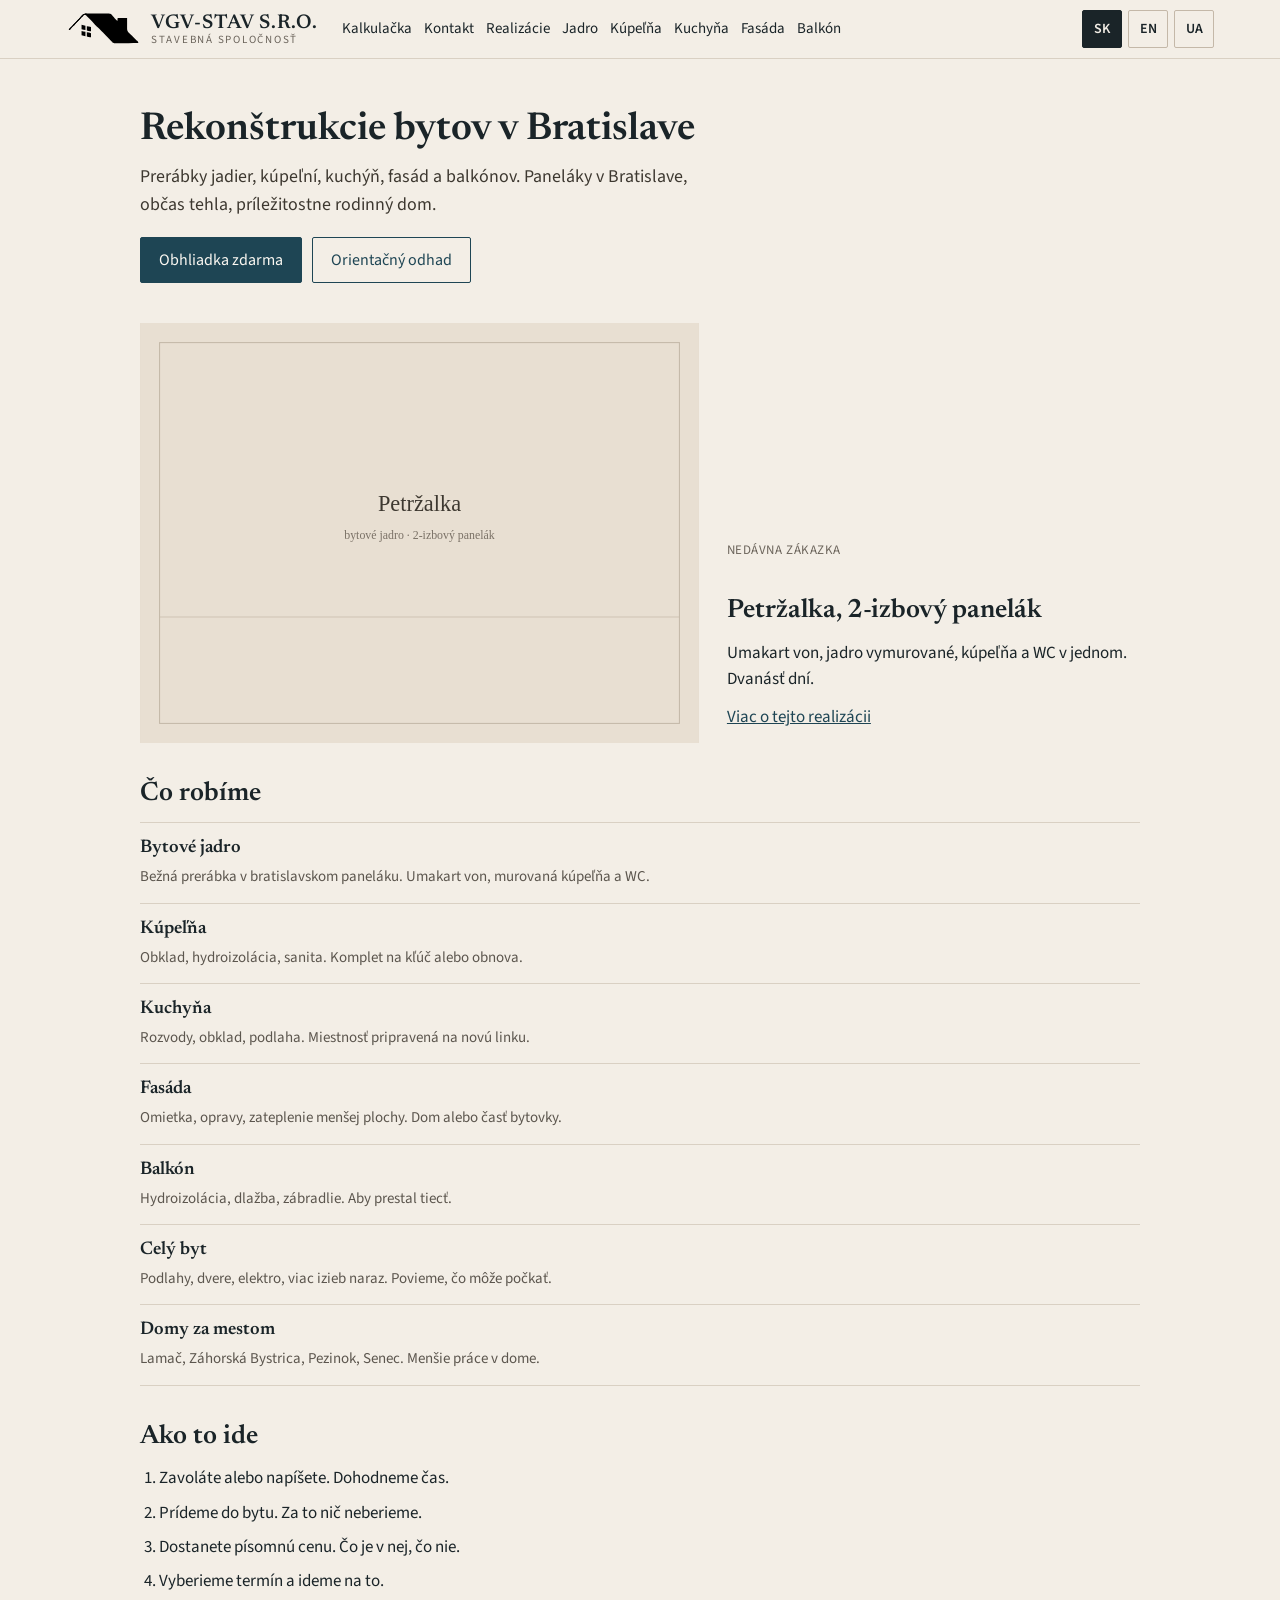
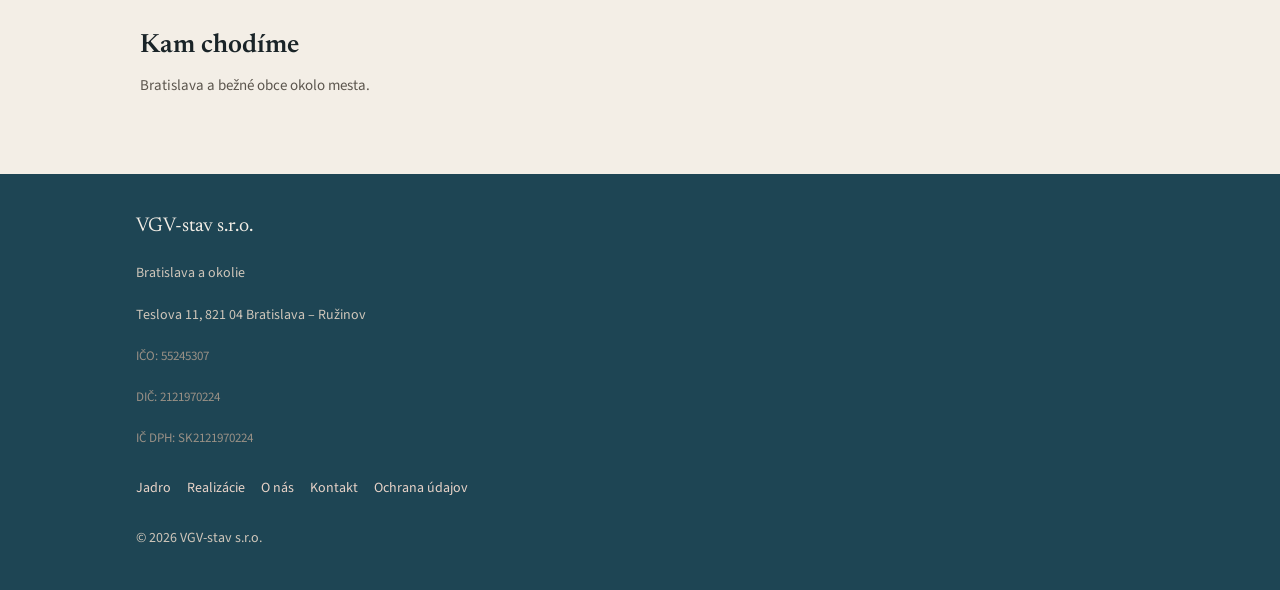
==== index.html @ cbc33b3c "Feedback pass: nav, FAQ, form live-check, placeholders Hide header language on phone. Kontakt last i" ====
<!DOCTYPE html>
<html lang="sk">
<head>
  <meta charset="UTF-8">
  <meta name="viewport" content="width=device-width, initial-scale=1.0, viewport-fit=cover">
  <title>Rekonštrukcie bytov Bratislava | VGV-stav</title>
  <meta name="description" content="Bytové jadrá, kúpeľne, kuchyne, fasády a balkóny v bratislavských panelákoch a tehlových bytoch. Obhliadka zdarma.">
  <meta property="og:title" content="Rekonštrukcie bytov Bratislava | VGV-stav">
  <meta property="og:description" content="Bytové jadrá, kúpeľne, kuchyne, fasády a balkóny v bratislavských panelákoch a tehlových bytoch. Obhliadka zdarma.">
  <link rel="canonical" href="index.html">
  <link rel="preconnect" href="https://fonts.googleapis.com">
  <link rel="preconnect" href="https://fonts.gstatic.com" crossorigin>
  <link href="https://fonts.googleapis.com/css2?family=Newsreader:opsz,wght@6..72,500;6..72,600&family=Source+Sans+3:ital,wght@0,400;0,600;0,700;1,400&display=swap" rel="stylesheet">
  <link rel="stylesheet" href="styles.css">
</head>
<body data-page="home">
  <header>
    <div class="wrap">
      <button type="button" class="menu-toggle" aria-label="Otvoriť menu" aria-expanded="false" aria-controls="side-nav" data-i18n-attr="aria-label:aria.openMenu">
        <span class="burger-line"></span>
        <span class="burger-line"></span>
        <span class="burger-line"></span>
      </button>
      <a class="logo" href="index.html">
        <img class="logo-img" src="images/logo.svg" alt="" width="270" height="130">
        <span class="logo-text">
          <span data-site="name">VGV-stav s.r.o.</span>
          <span data-i18n="logo.tagline">stavebná spoločnosť</span>
        </span>
      </a>
      <nav class="desk-nav">
        <a href="odhad.html" data-i18n="nav.odhad">Kalkulačka</a>
        <a href="kontakt.html" data-i18n="nav.contact">Kontakt</a>
        <a href="realizacie.html" data-i18n="nav.realizacie">Realizácie</a>
        <a href="jadro.html" data-i18n="nav.jadro">Jadro</a>
        <a href="kupelna.html" data-i18n="nav.kupelna">Kúpeľňa</a>
        <a href="kuchyna.html" data-i18n="nav.kuchyna">Kuchyňa</a>
        <a href="fasada.html" data-i18n="nav.fasada">Fasáda</a>
        <a href="balkon.html" data-i18n="nav.balkon">Balkón</a>
      </nav>
      <a class="header-phone" data-site="phone" hidden></a>
      <div class="lang-buttons desk-lang">
        <button type="button" class="lang-btn" data-lang="sk" aria-pressed="true">SK</button>
        <button type="button" class="lang-btn" data-lang="en" aria-pressed="false">EN</button>
        <button type="button" class="lang-btn" data-lang="uk" aria-pressed="false">UA</button>
      </div>
    </div>
  </header>

  <div class="nav-overlay" id="nav-overlay" hidden></div>
  <aside class="side-nav" id="side-nav" aria-hidden="true">
    <div class="side-nav-header">
      <span class="side-nav-title"><img class="logo-img" src="images/logo.svg" alt="" width="270" height="130"><span data-site="name">VGV-stav s.r.o.</span></span>
      <button type="button" class="menu-close" aria-label="Zavrieť menu" data-i18n-attr="aria-label:aria.closeMenu">&times;</button>
    </div>
    <nav>
      <a href="index.html" data-i18n="nav.home">Úvod</a>
      <a href="odhad.html" data-i18n="nav.odhad">Kalkulačka</a>
      <a href="realizacie.html" data-i18n="nav.realizacie">Realizácie</a>
      <a href="jadro.html" data-i18n="nav.jadro">Jadro</a>
      <a href="kupelna.html" data-i18n="nav.kupelna">Kúpeľňa</a>
      <a href="kuchyna.html" data-i18n="nav.kuchyna">Kuchyňa</a>
      <a href="fasada.html" data-i18n="nav.fasada">Fasáda</a>
      <a href="balkon.html" data-i18n="nav.balkon">Balkón</a>
      <a href="o-nas.html" data-i18n="nav.about">O nás</a>
      <a href="kontakt.html" data-i18n="nav.contact">Kontakt</a>
    </nav>
    <div class="lang-switcher">
      <span class="lang-label" data-i18n="lang.label">Jazyk</span>
      <div class="lang-buttons">
        <button type="button" class="lang-btn" data-lang="sk" aria-pressed="true">SK</button>
        <button type="button" class="lang-btn" data-lang="en" aria-pressed="false">EN</button>
        <button type="button" class="lang-btn" data-lang="uk" aria-pressed="false">UA</button>
      </div>
    </div>
  </aside>

  <main>
    <div class="hero">
      <h1 data-i18n="home.hero.title">Rekonštrukcie bytov v Bratislave</h1>
      <p class="lede" data-i18n="home.hero.text">
        Prerábky jadier, kúpeľní, kuchýň, fasád a balkónov. Paneláky v Bratislave, občas tehla, príležitostne rodinný dom.
      </p>
      <div class="hero-actions">
        <a class="btn" href="kontakt.html" data-i18n="cta.visit">Obhliadka zdarma</a>
        <a class="btn btn-secondary" href="odhad.html" data-i18n="cta.estimate">Orientačný odhad</a>
      </div>
    </div>

    <article class="featured" id="featured">
      <div class="featured-photo">
        <img src="images/projekty/petrzalka-jadro.svg" alt="Petržalka, bytové jadro" width="800" height="600">
      </div>
      <div class="featured-caption">
        <p class="featured-kicker" data-i18n="home.featured.kicker">Nedávna zákazka</p>
        <h2 data-i18n="home.featured.title">Petržalka, 2-izbový panelák</h2>
        <p data-i18n="home.featured.text">Umakart von, jadro vymurované, kúpeľňa a WC v jednom. Dvanásť dní.</p>
        <p><a href="realizacie.html#petrzalka" data-i18n="home.featured.link">Viac o tejto realizácii</a></p>
      </div>
    </article>

    <h2 data-i18n="home.services.title">Čo robíme</h2>
    <ul class="service-list">
      <li>
        <a href="jadro.html">
          <h3 data-i18n="home.jadro.title">Bytové jadro</h3>
          <p data-i18n="home.jadro.text">Bežná prerábka v bratislavskom paneláku. Umakart von, murovaná kúpeľňa a WC.</p>
        </a>
      </li>
      <li>
        <a href="kupelna.html">
          <h3 data-i18n="home.bath.title">Kúpeľňa</h3>
          <p data-i18n="home.bath.text">Obklad, hydroizolácia, sanita. Komplet na kľúč alebo obnova.</p>
        </a>
      </li>
      <li>
        <a href="kuchyna.html">
          <h3 data-i18n="home.kitchen.title">Kuchyňa</h3>
          <p data-i18n="home.kitchen.text">Rozvody, obklad, podlaha. Miestnosť pripravená na linku.</p>
        </a>
      </li>
      <li>
        <a href="fasada.html">
          <h3 data-i18n="home.fasada.title">Fasáda</h3>
          <p data-i18n="home.fasada.text">Omietka, opravy, zateplenie menšej plochy. Dom alebo časť bytovky.</p>
        </a>
      </li>
      <li>
        <a href="balkon.html">
          <h3 data-i18n="home.balkon.title">Balkón</h3>
          <p data-i18n="home.balkon.text">Hydroizolácia, dlažba, zábradlie. Aby prestal tiecť.</p>
        </a>
      </li>
      <li>
        <a href="odhad.html">
          <h3 data-i18n="home.full.title">Celý byt</h3>
          <p data-i18n="home.full.text">Podlahy, dvere, elektro, viac izieb naraz. Povieme, čo môže počkať.</p>
        </a>
      </li>
      <li>
        <a href="kontakt.html">
          <h3 data-i18n="home.house.title">Domy za mestom</h3>
          <p data-i18n="home.house.text">Lamač, Záhorská Bystrica, Pezinok, Senec. Menšie práce v dome.</p>
        </a>
      </li>
    </ul>

    <div class="steps">
      <h2 data-i18n="home.how.title">Ako to ide</h2>
      <ol>
        <li data-i18n="home.how.1">Zavoláte alebo napíšete. Dohodneme čas.</li>
        <li data-i18n="home.how.2">Prídeme do bytu. Za to nič neberieme.</li>
        <li data-i18n="home.how.3">Dostanete písomnú cenu. Čo je v nej, čo nie.</li>
        <li data-i18n="home.how.4">Vyberieme termín a ideme na to.</li>
      </ol>
    </div>

    <h2 data-i18n="home.areas.title">Kam chodíme</h2>
    <p class="areas" data-i18n="home.areas">Bratislava a bežné obce okolo mesta.</p>
  </main>

  <footer>
    <div class="wrap">
      <div class="footer-top">
        <p class="footer-name" data-site="legal-name">VGV-stav s.r.o.</p>
        <p data-site="city">Bratislava a okolie</p>
        <p data-site="address" hidden></p>
        <p class="footer-legal" data-site="ico-row" hidden>IČO: <span data-site="ico"></span></p>
        <p class="footer-legal" data-site="dic-row" hidden>DIČ: <span data-site="dic"></span></p>
        <p class="footer-legal" data-site="icdph-row" hidden>IČ DPH: <span data-site="icdph"></span></p>
        <p class="footer-legal" data-site="register" hidden></p>
      </div>
      <nav class="footer-nav">
        <a href="jadro.html" data-i18n="nav.jadro">Jadro</a>
        <a href="realizacie.html" data-i18n="nav.realizacie">Realizácie</a>
        <a href="o-nas.html" data-i18n="nav.about">O nás</a>
        <a href="kontakt.html" data-i18n="nav.contact">Kontakt</a>
        <a href="ochrana-udajov.html" data-i18n="nav.privacy">Ochrana údajov</a>
      </nav>
      <p class="footer-links">
        <a data-site="phone" hidden></a>
        <a data-site="email" hidden></a>
        <a data-site="whatsapp" data-i18n="cta.whatsapp" hidden>WhatsApp</a>
      </p>
      <p data-i18n="footer.rights">© 2026 VGV-stav s.r.o.</p>
    </div>
  </footer>

  <div class="sticky-cta">
    <a class="btn" data-site="phone" data-needs-phone data-i18n="cta.call" hidden>Zavolať</a>
    <a class="btn" href="kontakt.html" data-fallback-write data-i18n="cta.write">Napísať</a>
    <a class="btn btn-secondary" href="odhad.html" data-i18n="cta.estimate">Orientačný odhad</a>
  </div>

  <script src="site-config.js"></script>
  <script src="script.js"></script>
</body>
</html>
---- styles.css ----
/* VGV-stav */

:root {
  --ink: #1a2428;
  --plaster: #f3eee6;
  --accent: #1e4554;
  --panel: #1e4554;
  --line: #d9d0c3;
  --muted: #6b645b;
}

* {
  box-sizing: border-box;
  margin: 0;
  padding: 0;
}

html {
  -webkit-text-size-adjust: 100%;
  text-size-adjust: 100%;
  scroll-behavior: smooth;
}

body {
  font-family: "Source Sans 3", "Source Sans Pro", "Segoe UI", sans-serif;
  font-size: 17px;
  line-height: 1.55;
  color: var(--ink);
  background: var(--plaster);
  min-height: 100vh;
  overflow-x: hidden;
}

a {
  color: var(--accent);
}

img {
  max-width: 100%;
  height: auto;
  display: block;
}

:focus-visible {
  outline: 2px solid var(--accent);
  outline-offset: 2px;
}

/* Header */
header {
  background: var(--plaster);
  color: var(--ink);
  border-bottom: 1px solid var(--line);
  padding: 10px 16px;
  position: sticky;
  top: 0;
  z-index: 100;
  padding-top: max(10px, env(safe-area-inset-top));
  padding-left: max(16px, env(safe-area-inset-left));
  padding-right: max(16px, env(safe-area-inset-right));
}

header .wrap {
  max-width: 1180px;
  margin: 0 auto;
  display: flex;
  flex-wrap: nowrap;
  align-items: center;
  gap: 12px;
  min-width: 0;
}

.logo {
  display: flex;
  align-items: center;
  gap: 10px;
  flex-shrink: 0;
  text-decoration: none;
  color: var(--ink);
  min-width: 0;
  line-height: 1.1;
}

.logo-img {
  display: block;
  height: 36px;
  width: auto;
  color: var(--accent);
}

.logo-text {
  display: flex;
  flex-direction: column;
  min-width: 0;
}

.logo-text [data-site="name"] {
  font-family: Newsreader, Georgia, serif;
  font-size: 20px;
  font-weight: 600;
  letter-spacing: 0.04em;
  text-transform: uppercase;
}

.logo-text [data-i18n="logo.tagline"] {
  font-family: "Source Sans 3", sans-serif;
  font-size: 11px;
  font-weight: 400;
  letter-spacing: 0.16em;
  text-transform: uppercase;
  color: var(--muted);
}

.side-nav-title {
  display: flex;
  align-items: center;
  gap: 8px;
  min-width: 0;
  font-family: Newsreader, Georgia, serif;
  font-size: 16px;
  letter-spacing: 0.04em;
  text-transform: uppercase;
}

.side-nav-title .logo-img {
  height: 28px;
  filter: invert(1) brightness(0.96);
}

.menu-toggle {
  flex-shrink: 0;
  display: flex;
  flex-direction: column;
  justify-content: center;
  align-items: center;
  gap: 5px;
  width: 44px;
  height: 44px;
  padding: 10px;
  background: transparent;
  border: 1px solid #c4b8a8;
  border-radius: 2px;
  cursor: pointer;
  -webkit-tap-highlight-color: transparent;
  touch-action: manipulation;
}

.menu-toggle:hover,
.menu-toggle:active {
  background: #ebe4d8;
}

.burger-line {
  display: block;
  width: 100%;
  height: 2px;
  background: var(--ink);
  border-radius: 1px;
  transition: transform 0.2s ease, opacity 0.2s ease;
}

body.nav-open .menu-toggle .burger-line:nth-child(1) {
  transform: translateY(7px) rotate(45deg);
}

body.nav-open .menu-toggle .burger-line:nth-child(2) {
  opacity: 0;
}

body.nav-open .menu-toggle .burger-line:nth-child(3) {
  transform: translateY(-7px) rotate(-45deg);
}

.desk-nav,
.header-phone,
.lang-buttons.desk-lang {
  display: none;
}

.header-phone {
  font-size: 15px;
  font-weight: 600;
  color: var(--accent);
  text-decoration: none;
  white-space: nowrap;
  border: 1px solid var(--accent);
  padding: 8px 12px;
  border-radius: 2px;
}

.header-phone:hover {
  background: var(--accent);
  color: var(--plaster);
}

/* Overlay + side nav (mobile) */
.nav-overlay {
  position: fixed;
  inset: 0;
  background: rgba(28, 25, 21, 0.4);
  z-index: 200;
  opacity: 0;
  visibility: hidden;
  transition: opacity 0.25s ease, visibility 0.25s ease;
}

.nav-overlay.is-visible {
  opacity: 1;
  visibility: visible;
}

.side-nav {
  position: fixed;
  top: 0;
  left: 0;
  width: min(300px, 86vw);
  height: 100%;
  height: 100dvh;
  background: var(--panel);
  color: var(--plaster);
  z-index: 300;
  transform: translateX(-100%);
  transition: transform 0.25s ease;
  display: flex;
  flex-direction: column;
  padding-top: env(safe-area-inset-top);
  padding-bottom: env(safe-area-inset-bottom);
  overflow-y: auto;
  -webkit-overflow-scrolling: touch;
}

.side-nav.is-open {
  transform: translateX(0);
}

.side-nav-header {
  display: flex;
  align-items: center;
  justify-content: space-between;
  padding: 12px 16px;
  border-bottom: 1px solid rgba(244, 239, 230, 0.12);
}

.menu-close {
  width: 44px;
  height: 44px;
  background: transparent;
  border: none;
  color: var(--plaster);
  font-size: 28px;
  line-height: 1;
  cursor: pointer;
  border-radius: 2px;
}

.menu-close:hover {
  background: rgba(244, 239, 230, 0.08);
}

.side-nav nav {
  display: flex;
  flex-direction: column;
  padding: 8px 0;
}

.side-nav nav a {
  color: var(--plaster);
  text-decoration: none;
  font-size: 17px;
  padding: 14px 22px;
  min-height: 48px;
  display: flex;
  align-items: center;
  border-left: 3px solid transparent;
}

.side-nav nav a:hover,
.side-nav nav a:active {
  background: rgba(244, 239, 230, 0.06);
  border-left-color: #c4b8a8;
}

.side-nav nav a.active {
  border-left-color: #d9a48c;
  font-weight: 600;
}

.lang-switcher {
  margin-top: auto;
  padding: 16px 18px 20px;
  border-top: 1px solid rgba(244, 239, 230, 0.12);
}

.lang-label {
  display: block;
  font-size: 11px;
  font-weight: 600;
  letter-spacing: 0.08em;
  text-transform: uppercase;
  color: #c4b8a8;
  margin-bottom: 10px;
}

.lang-buttons {
  display: flex;
  gap: 8px;
}

.lang-btn {
  flex: 1;
  min-height: 40px;
  padding: 8px 10px;
  border: 1px solid rgba(244, 239, 230, 0.28);
  border-radius: 2px;
  background: transparent;
  color: var(--plaster);
  font-size: 14px;
  font-weight: 600;
  font-family: inherit;
  cursor: pointer;
}

.lang-btn.is-active {
  background: var(--plaster);
  color: var(--panel);
  border-color: var(--plaster);
}

.desk-lang .lang-btn {
  flex: none;
  min-height: 34px;
  min-width: 40px;
  color: var(--ink);
  border-color: #c4b8a8;
  background: transparent;
}

.desk-lang .lang-btn.is-active {
  background: var(--ink);
  color: var(--plaster);
  border-color: var(--ink);
}

body.nav-open {
  overflow: hidden;
  position: fixed;
  width: 100%;
  left: 0;
  right: 0;
}

/* Layout */
.wrap {
  max-width: 1040px;
  margin: 0 auto;
  padding: 0 16px;
}

main {
  max-width: 1040px;
  margin: 0 auto;
  padding: 28px 16px 88px;
  min-height: 60vh;
  width: 100%;
}

h1,
h2,
h3 {
  font-family: Newsreader, Georgia, serif;
  font-weight: 600;
  color: var(--ink);
  line-height: 1.2;
}

h1 {
  font-size: clamp(1.7rem, 5vw, 2.4rem);
  margin-bottom: 14px;
}

h2 {
  font-size: clamp(1.25rem, 3.4vw, 1.65rem);
  margin: 36px 0 12px;
}

h3 {
  font-size: 1.15rem;
  margin-bottom: 6px;
}

p {
  margin-bottom: 12px;
}

.lede {
  font-size: 1.12rem;
  max-width: 36em;
  color: #3d3830;
}

/* Buttons */
[hidden] {
  display: none !important;
}

.btn {
  display: inline-block;
  background: var(--accent);
  color: #fbf8f2;
  text-decoration: none;
  padding: 12px 18px;
  border: 1px solid var(--accent);
  font-size: 16px;
  line-height: 1.3;
  cursor: pointer;
  font-family: inherit;
  text-align: center;
  min-height: 44px;
  border-radius: 2px;
  -webkit-tap-highlight-color: transparent;
  touch-action: manipulation;
}

.btn:hover,
.btn:active {
  background: #163742;
  border-color: #163742;
  color: #fbf8f2;
}

.btn-secondary {
  background: transparent;
  color: var(--accent);
}

.btn-secondary:hover,
.btn-secondary:active {
  background: #efe6da;
  color: var(--accent);
}

.hero-actions,
.cta-row,
.estimate-actions {
  display: flex;
  flex-direction: column;
  gap: 10px;
  margin-top: 18px;
}

.hero-actions .btn,
.cta-row .btn,
.estimate-actions .btn {
  width: 100%;
}

/* Home */
.hero {
  max-width: 34em;
  margin-bottom: 36px;
  padding: 8px 0 4px;
}

.hero h1 {
  margin-bottom: 10px;
}

.featured {
  display: grid;
  gap: 16px;
  margin: 8px 0 8px;
}

.featured-photo {
  background: var(--panel);
}

.featured-photo img {
  width: 100%;
  aspect-ratio: 4 / 3;
  object-fit: cover;
}

.featured-caption {
  max-width: 34em;
}

.featured-kicker {
  font-size: 13px;
  letter-spacing: 0.04em;
  text-transform: uppercase;
  color: #6b645b;
  margin-bottom: 6px;
}

.service-list {
  list-style: none;
  border-top: 1px solid var(--line);
  margin: 8px 0 20px;
}

.service-list li {
  border-bottom: 1px solid var(--line);
}

.service-list a {
  display: block;
  padding: 14px 0;
  text-decoration: none;
  color: inherit;
}

.service-list a:hover h3 {
  color: var(--accent);
}

.service-list p {
  margin: 0;
  color: #5c564e;
  font-size: 15px;
}

.steps {
  max-width: 34em;
}

.steps ol {
  margin: 8px 0 16px 1.1em;
}

.steps li {
  margin-bottom: 8px;
}

.areas {
  font-size: 15px;
  color: #5c564e;
  max-width: 40em;
}

/* Project frames */
.photo-frame {
  background: var(--panel);
}

.photo-frame img {
  width: 100%;
  aspect-ratio: 4 / 3;
  object-fit: cover;
}

.project {
  margin-bottom: 36px;
}

.project .meta {
  font-size: 15px;
  color: #5c564e;
  margin-bottom: 12px;
}

.before-after {
  display: grid;
  grid-template-columns: 1fr;
  gap: 12px;
}

.ba-item label {
  display: block;
  font-size: 12px;
  letter-spacing: 0.06em;
  text-transform: uppercase;
  color: #6b645b;
  margin-bottom: 6px;
}

/* Service pages */
.split {
  display: grid;
  gap: 20px;
  margin: 16px 0 8px;
}

.faq {
  max-width: 40em;
  margin-top: 8px;
}

.faq details {
  border-top: 1px solid var(--line);
  padding: 12px 0;
}

.faq details:last-child {
  border-bottom: 1px solid var(--line);
}

.faq summary {
  cursor: pointer;
  font-weight: 600;
  list-style: none;
}

.faq summary::-webkit-details-marker {
  display: none;
}

.faq details p {
  margin: 8px 0 0;
  color: #3d3830;
}

.narrow {
  max-width: 38em;
}

/* Estimate */
.estimate-layout {
  display: flex;
  flex-direction: column;
  gap: 20px;
  margin-top: 8px;
}

.estimate-form {
  max-width: none;
}

.estimate-form fieldset {
  border: 1px solid var(--line);
  background: #fbf8f2;
  padding: 14px 14px 16px;
  margin: 0 0 14px;
}

.estimate-form legend {
  font-family: Newsreader, Georgia, serif;
  font-weight: 600;
  padding: 0 6px;
  font-size: 16px;
}

.choice-grid {
  display: grid;
  grid-template-columns: 1fr;
  gap: 8px;
}

.choice-grid-3 {
  grid-template-columns: 1fr;
}

.choice {
  display: flex;
  flex-direction: column;
  gap: 2px;
  padding: 12px;
  min-height: 44px;
  border: 1px solid #d0c6b8;
  background: #fffdf8;
  cursor: pointer;
}

.choice input {
  position: absolute;
  opacity: 0;
  pointer-events: none;
}

.choice-title {
  font-weight: 600;
}

.choice-hint {
  font-size: 13px;
  color: #5c564e;
}

.choice:hover {
  border-color: var(--accent);
}

.choice:has(input:checked) {
  border-color: var(--accent);
  background: #f3e7de;
  box-shadow: inset 0 0 0 1px var(--accent);
}

.field-hint {
  font-size: 14px;
  color: #5c564e;
  margin-bottom: 10px;
}

.area-row {
  display: flex;
  flex-direction: column;
  gap: 10px;
}

.area-row input[type="range"] {
  width: 100%;
  height: 44px;
  margin: 0;
  accent-color: var(--accent);
}

.area-input {
  display: flex;
  align-items: center;
  gap: 8px;
  max-width: 180px;
}

.area-input input,
.field select,
.field input,
.field textarea {
  width: 100%;
  padding: 12px;
  border: 1px solid #b7ad9f;
  font-size: 16px;
  font-family: inherit;
  border-radius: 2px;
  background: #fffdf8;
}

.area-input input:focus,
.field select:focus,
.field input:focus,
.field textarea:focus {
  outline: 2px solid var(--accent);
  outline-offset: 1px;
  border-color: var(--accent);
}

.extra-list {
  display: flex;
  flex-direction: column;
  gap: 8px;
}

.extra {
  display: flex;
  align-items: flex-start;
  gap: 10px;
  padding: 10px 12px;
  min-height: 44px;
  border: 1px solid #d0c6b8;
  background: #fffdf8;
  cursor: pointer;
}

.extra input {
  margin-top: 3px;
  width: 18px;
  height: 18px;
  flex-shrink: 0;
  accent-color: var(--accent);
}

.extra:has(input:checked) {
  border-color: var(--accent);
  background: #f3e7de;
}

.estimate-result {
  background: #fbf8f2;
  border: 1px solid var(--line);
  padding: 18px 16px;
}

.estimate-label {
  font-size: 12px;
  font-weight: 600;
  letter-spacing: 0.06em;
  text-transform: uppercase;
  color: #6b645b;
  margin-bottom: 6px;
}

.estimate-range {
  font-family: Newsreader, Georgia, serif;
  font-size: clamp(1.45rem, 5vw, 1.9rem);
  font-weight: 600;
  line-height: 1.2;
  margin-bottom: 8px;
}

.estimate-summary {
  font-size: 14px;
  color: #3d3830;
  margin-bottom: 12px;
}

.estimate-disclaimer {
  font-size: 13px;
  color: #5c564e;
  margin-bottom: 16px;
}

/* Forms */
form {
  max-width: 520px;
  width: 100%;
}

.field {
  margin-bottom: 14px;
}

.field label {
  display: block;
  font-weight: 600;
  margin-bottom: 6px;
  font-size: 14px;
}

.field select {
  background-image: url("data:image/svg+xml,%3Csvg xmlns='http://www.w3.org/2000/svg' width='12' height='8' viewBox='0 0 12 8'%3E%3Cpath fill='%235c564e' d='M1 1l5 5 5-5'/%3E%3C/svg%3E");
  background-repeat: no-repeat;
  background-position: right 12px center;
  padding-right: 36px;
  appearance: none;
}

.field textarea {
  min-height: 140px;
  resize: vertical;
}

form .btn {
  width: 100%;
}

.field-error {
  display: none;
  margin-top: 6px;
  font-size: 13px;
  color: #9a4030;
}

.field.is-invalid .field-error {
  display: block;
}

.field.is-invalid input,
.field.is-invalid textarea {
  border-color: #c9897a;
  outline-color: #c9897a;
}

.field.is-valid input,
.field.is-valid textarea {
  border-color: #8aa882;
}

.form-note {
  font-size: 14px;
  color: #5c564e;
  margin-top: 12px;
}

.form-msg {
  padding: 12px;
  margin-bottom: 14px;
  border: 1px solid #b7ad9f;
  display: none;
}

.form-msg.show {
  display: block;
}

.form-msg.ok {
  background: #e7efe4;
  border-color: #8aa882;
}

.form-msg.err {
  background: #f6e4de;
  border-color: #c9897a;
}

.contact-box {
  background: #fbf8f2;
  border: 1px solid var(--line);
  padding: 16px;
  margin-top: 8px;
  word-wrap: break-word;
}

.contact-box p {
  margin-bottom: 6px;
}

.visually-hidden {
  position: absolute;
  width: 1px;
  height: 1px;
  padding: 0;
  margin: -1px;
  overflow: hidden;
  clip: rect(0, 0, 0, 0);
  white-space: nowrap;
  border: 0;
}

/* Footer */
footer {
  background: var(--panel);
  color: #cfc6ba;
  padding: 28px 16px 88px;
  padding-bottom: max(88px, calc(72px + env(safe-area-inset-bottom)));
  font-size: 14px;
  line-height: 1.6;
}

footer a {
  color: #e8d3c8;
}

footer .wrap {
  max-width: 1040px;
}

.footer-top {
  display: flex;
  flex-direction: column;
  gap: 8px;
  margin-bottom: 16px;
}

.footer-name {
  font-family: Newsreader, Georgia, serif;
  font-size: 20px;
  color: var(--plaster);
}

.footer-legal {
  font-size: 13px;
  color: #9a9186;
}

.footer-links {
  display: flex;
  flex-wrap: wrap;
  gap: 6px 14px;
  margin-bottom: 12px;
}

.footer-nav {
  display: flex;
  flex-wrap: wrap;
  gap: 8px 16px;
  margin-bottom: 16px;
}

.footer-nav a {
  text-decoration: none;
}

.footer-nav a:hover {
  text-decoration: underline;
}

/* Sticky mobile CTA */
.sticky-cta {
  position: fixed;
  left: 0;
  right: 0;
  bottom: 0;
  z-index: 80;
  display: flex;
  gap: 8px;
  padding: 10px 12px;
  padding-bottom: max(10px, env(safe-area-inset-bottom));
  background: var(--plaster);
  border-top: 1px solid var(--line);
}

.sticky-cta .btn {
  flex: 1;
}

/* Mobile WhatsApp — sits above the sticky bar */
.wa-fab {
  position: fixed;
  right: 16px;
  bottom: calc(76px + env(safe-area-inset-bottom, 0px));
  z-index: 90;
  width: 56px;
  height: 56px;
  border-radius: 50%;
  background: #128c7e;
  color: var(--plaster);
  display: flex;
  align-items: center;
  justify-content: center;
  box-shadow: 0 4px 16px rgba(28, 25, 21, 0.28);
  text-decoration: none;
}

.wa-fab:hover,
.wa-fab:focus-visible {
  background: #0e7367;
  color: var(--plaster);
}

/* Tablet */
@media (min-width: 700px) {
  .hero-actions,
  .cta-row,
  .estimate-actions {
    flex-direction: row;
    flex-wrap: wrap;
    align-items: center;
  }

  .hero-actions .btn,
  .cta-row .btn,
  .estimate-actions .btn,
  form .btn {
    width: auto;
  }

  .choice-grid {
    grid-template-columns: 1fr 1fr;
  }

  .choice-grid-3 {
    grid-template-columns: 1fr 1fr 1fr;
  }

  .area-row {
    flex-direction: row;
    align-items: center;
  }

  .area-row input[type="range"] {
    flex: 1;
  }

  .before-after {
    grid-template-columns: 1fr 1fr;
  }

  .featured {
    grid-template-columns: 1.15fr 0.85fr;
    align-items: end;
    gap: 28px;
  }

  .split {
    grid-template-columns: 1fr 1fr;
    align-items: start;
    gap: 32px;
  }
}

/* Wide tablet / small laptop — layout only, burger stays */
@media (min-width: 900px) {
  main {
    padding: 40px 20px 64px;
  }

  .estimate-layout {
    display: grid;
    grid-template-columns: minmax(0, 1fr) 320px;
    gap: 28px;
    align-items: start;
  }

  .estimate-result {
    position: sticky;
    top: 80px;
  }

  footer {
    padding: 36px 20px 28px;
  }
}

/* Desktop bar — hide the whole thing until every link fits on one row */
@media (min-width: 1140px) {
  .menu-toggle {
    display: none;
  }

  .desk-nav {
    display: flex;
    align-items: center;
    gap: 4px 12px;
    margin-left: 12px;
    flex: 1;
    flex-wrap: nowrap;
    min-width: 0;
  }

  .desk-nav a {
    color: var(--ink);
    text-decoration: none;
    font-size: 15px;
    white-space: nowrap;
  }

  .desk-nav a:hover,
  .desk-nav a.active {
    color: var(--accent);
  }

  .header-phone:not([hidden]) {
    display: inline-block;
  }

  .lang-buttons.desk-lang {
    display: flex;
    gap: 6px;
    margin-left: 8px;
    flex-shrink: 0;
  }

  .sticky-cta {
    display: none;
  }

  .wa-fab {
    display: none;
  }
}

@media (max-width: 360px) {
  .logo-img {
    height: 30px;
  }

  .logo-text [data-site="name"] {
    font-size: 16px;
  }

  main {
    padding: 20px 12px 88px;
  }
}

@media (prefers-reduced-motion: reduce) {
  html {
    scroll-behavior: auto;
  }

  .side-nav,
  .nav-overlay,
  .burger-line {
    transition: none;
  }
}
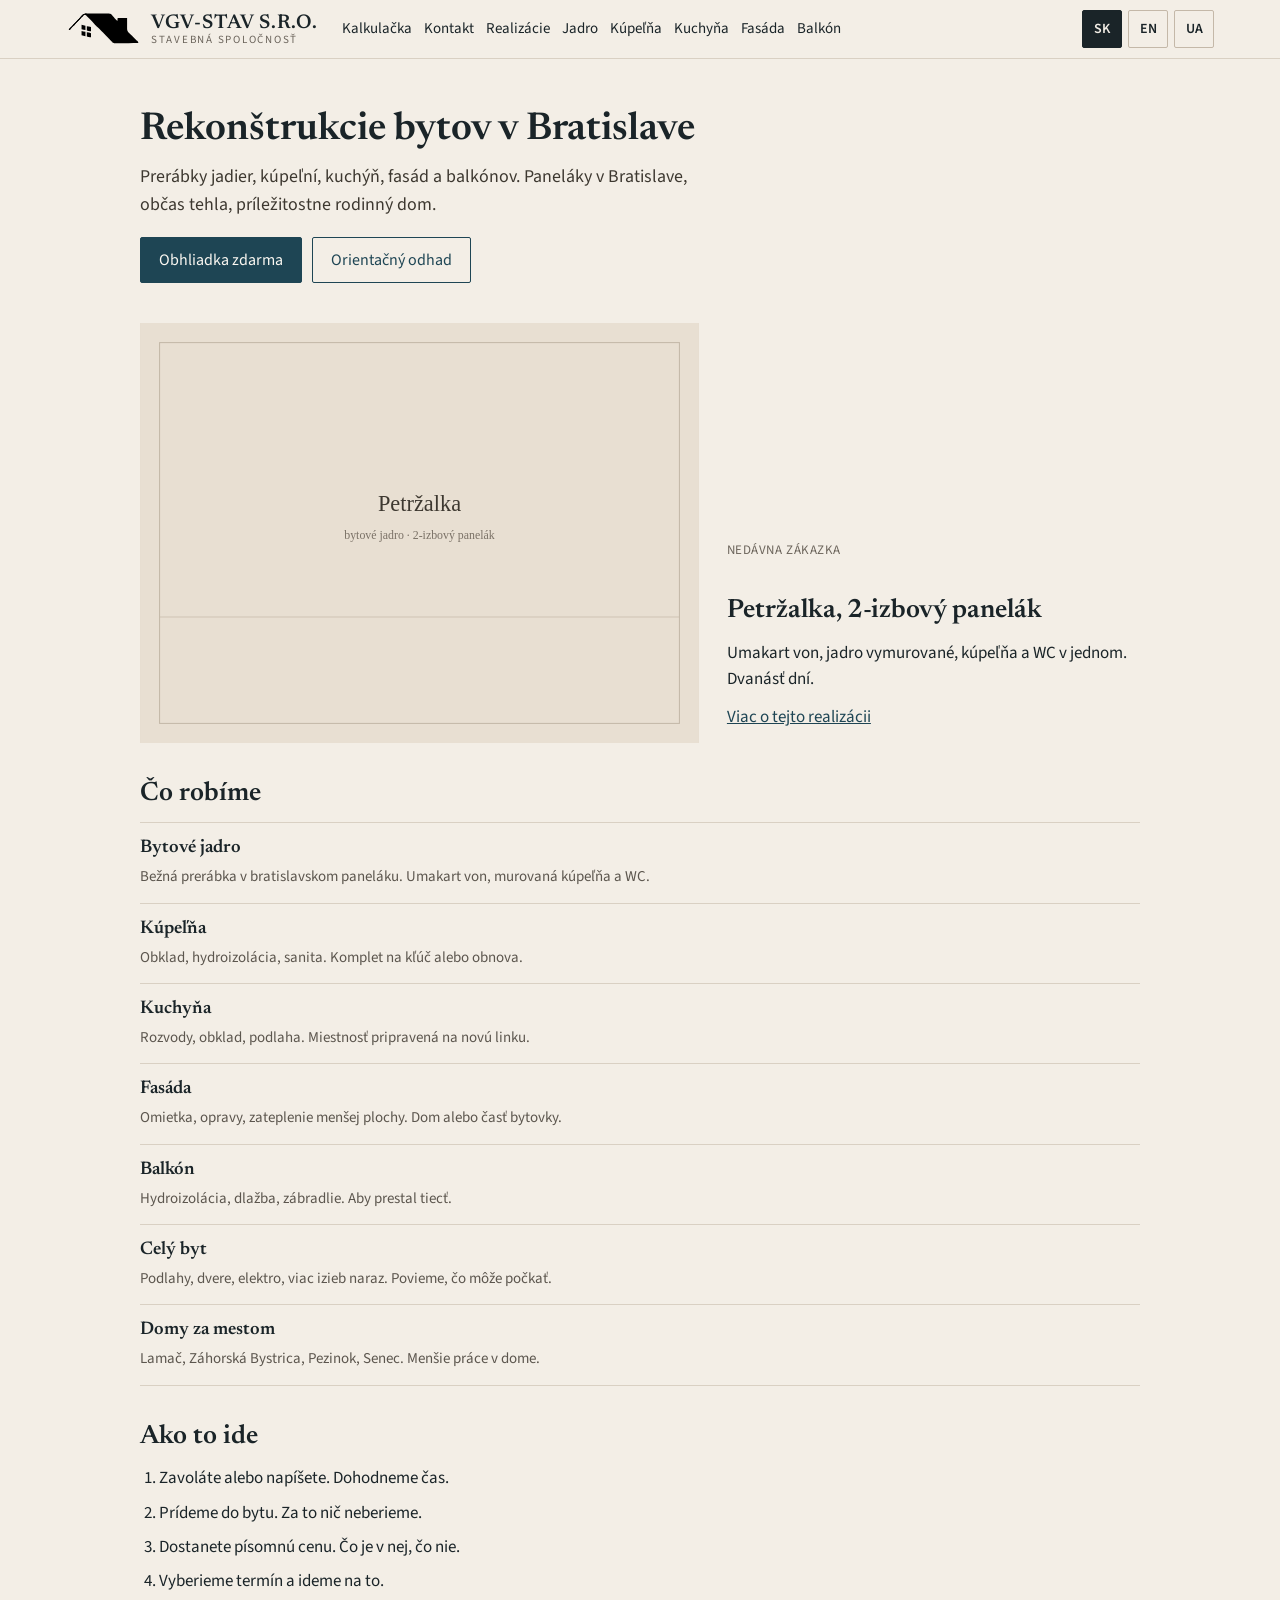
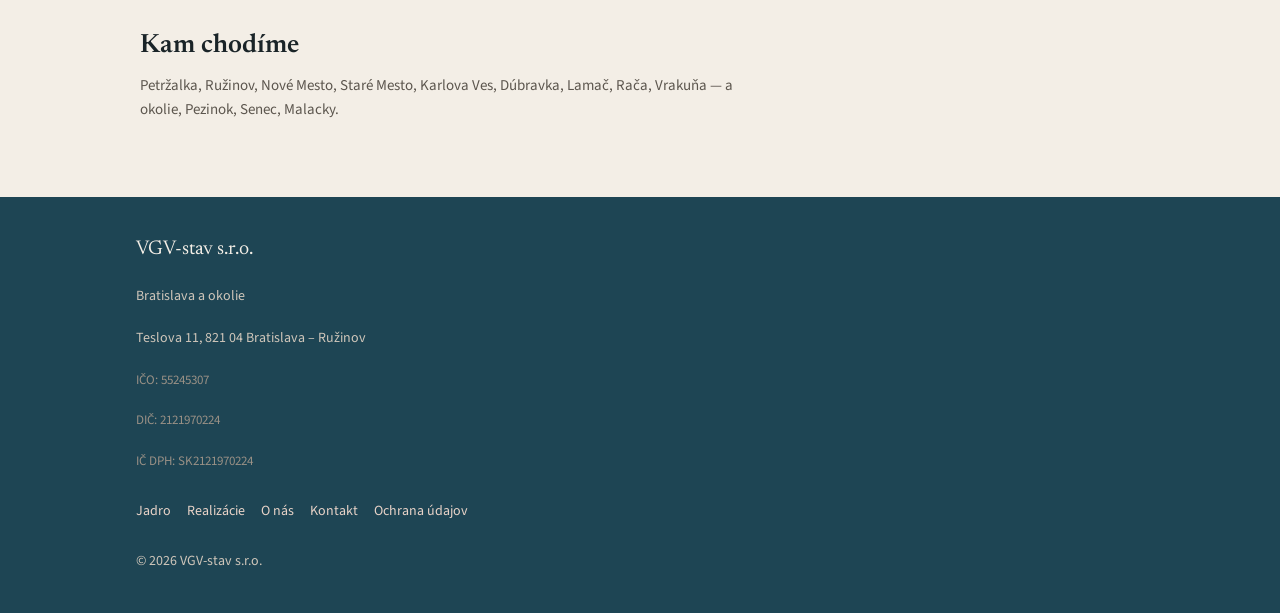
==== commit 4ebee068: "Name districts under Kam chodime for local SEO" ====
--- a/index.html
+++ b/index.html
@@ -156,7 +156,9 @@
     </div>
 
     <h2 data-i18n="home.areas.title">Kam chodíme</h2>
-    <p class="areas" data-i18n="home.areas">Bratislava a bežné obce okolo mesta.</p>
+    <p class="areas" data-i18n="home.areas">
+      Petržalka, Ružinov, Nové Mesto, Staré Mesto, Karlova Ves, Dúbravka, Lamač, Rača, Vrakuňa — a okolie, Pezinok, Senec, Malacky.
+    </p>
   </main>
 
   <footer>
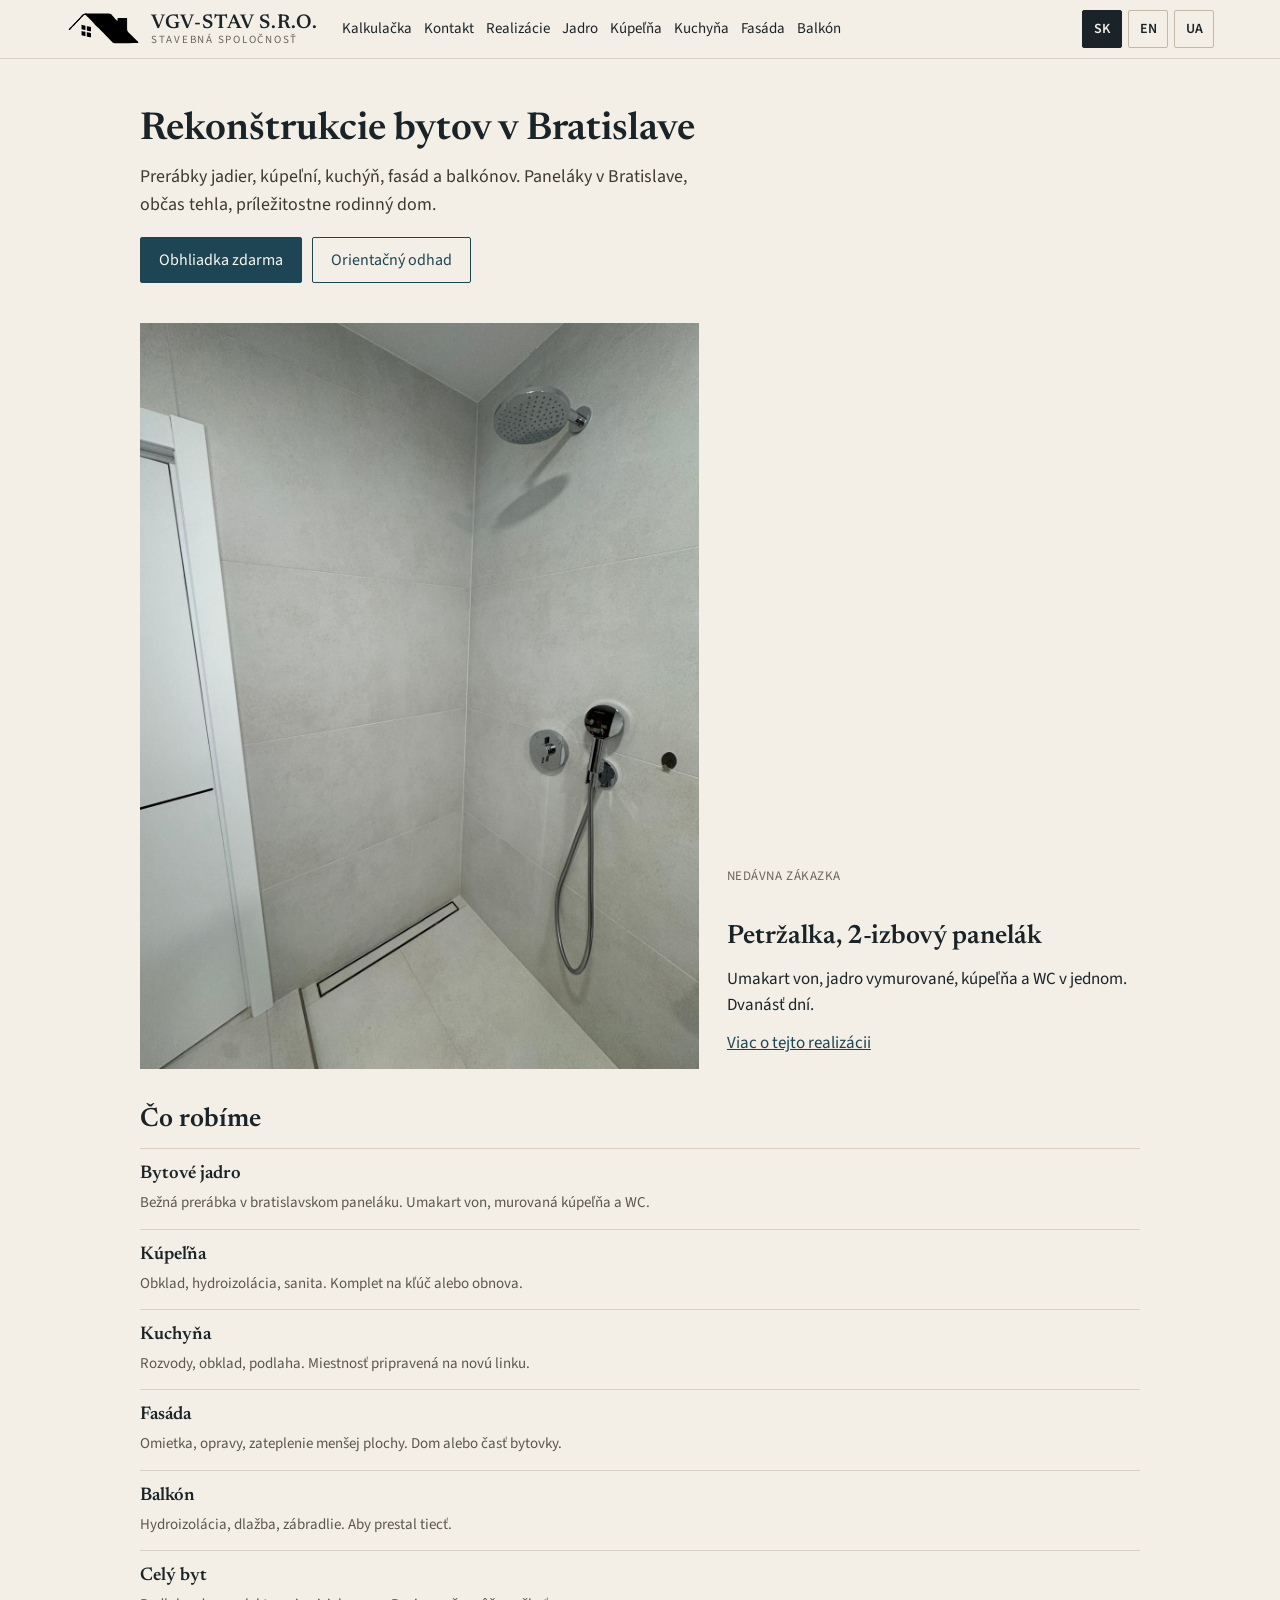
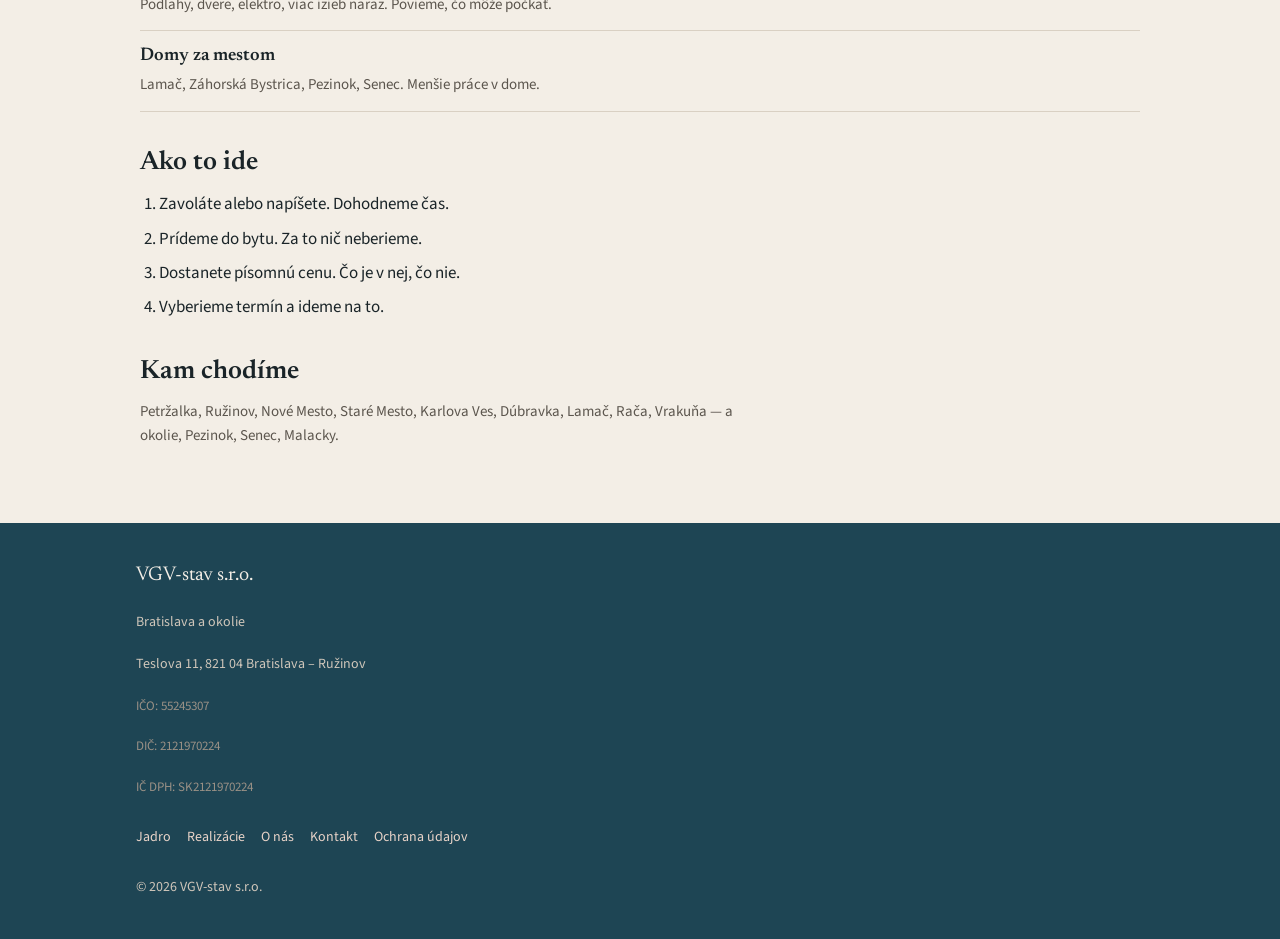
==== commit 3933f99a: "Index: featured photo bathroom after" ====
--- a/index.html
+++ b/index.html
@@ -88,8 +88,8 @@
     </div>
 
     <article class="featured" id="featured">
-      <div class="featured-photo">
-        <img src="images/projekty/petrzalka-jadro.svg" alt="Petržalka, bytové jadro" width="800" height="600">
+      <div class="featured-photo photo-portrait">
+        <img src="images/projekty/bathroom_after.jpeg" alt="Kúpeľňa po rekonštrukcii" width="1200" height="1600">
       </div>
       <div class="featured-caption">
         <p class="featured-kicker" data-i18n="home.featured.kicker">Nedávna zákazka</p>
--- a/styles.css
+++ b/styles.css
@@ -481,6 +481,11 @@
   object-fit: cover;
 }
 
+.featured-photo.photo-portrait img {
+  aspect-ratio: 3 / 4;
+  object-position: center 30%;
+}
+
 .featured-caption {
   max-width: 34em;
 }
@@ -547,6 +552,11 @@
   width: 100%;
   aspect-ratio: 4 / 3;
   object-fit: cover;
+}
+
+.photo-frame.photo-portrait img {
+  aspect-ratio: 3 / 4;
+  object-position: left center;
 }
 
 .project {
@@ -684,6 +694,10 @@
   border-color: var(--accent);
   background: #f3e7de;
   box-shadow: inset 0 0 0 1px var(--accent);
+}
+
+.choice:has(input:disabled) {
+  display: none;
 }
 
 .field-hint {
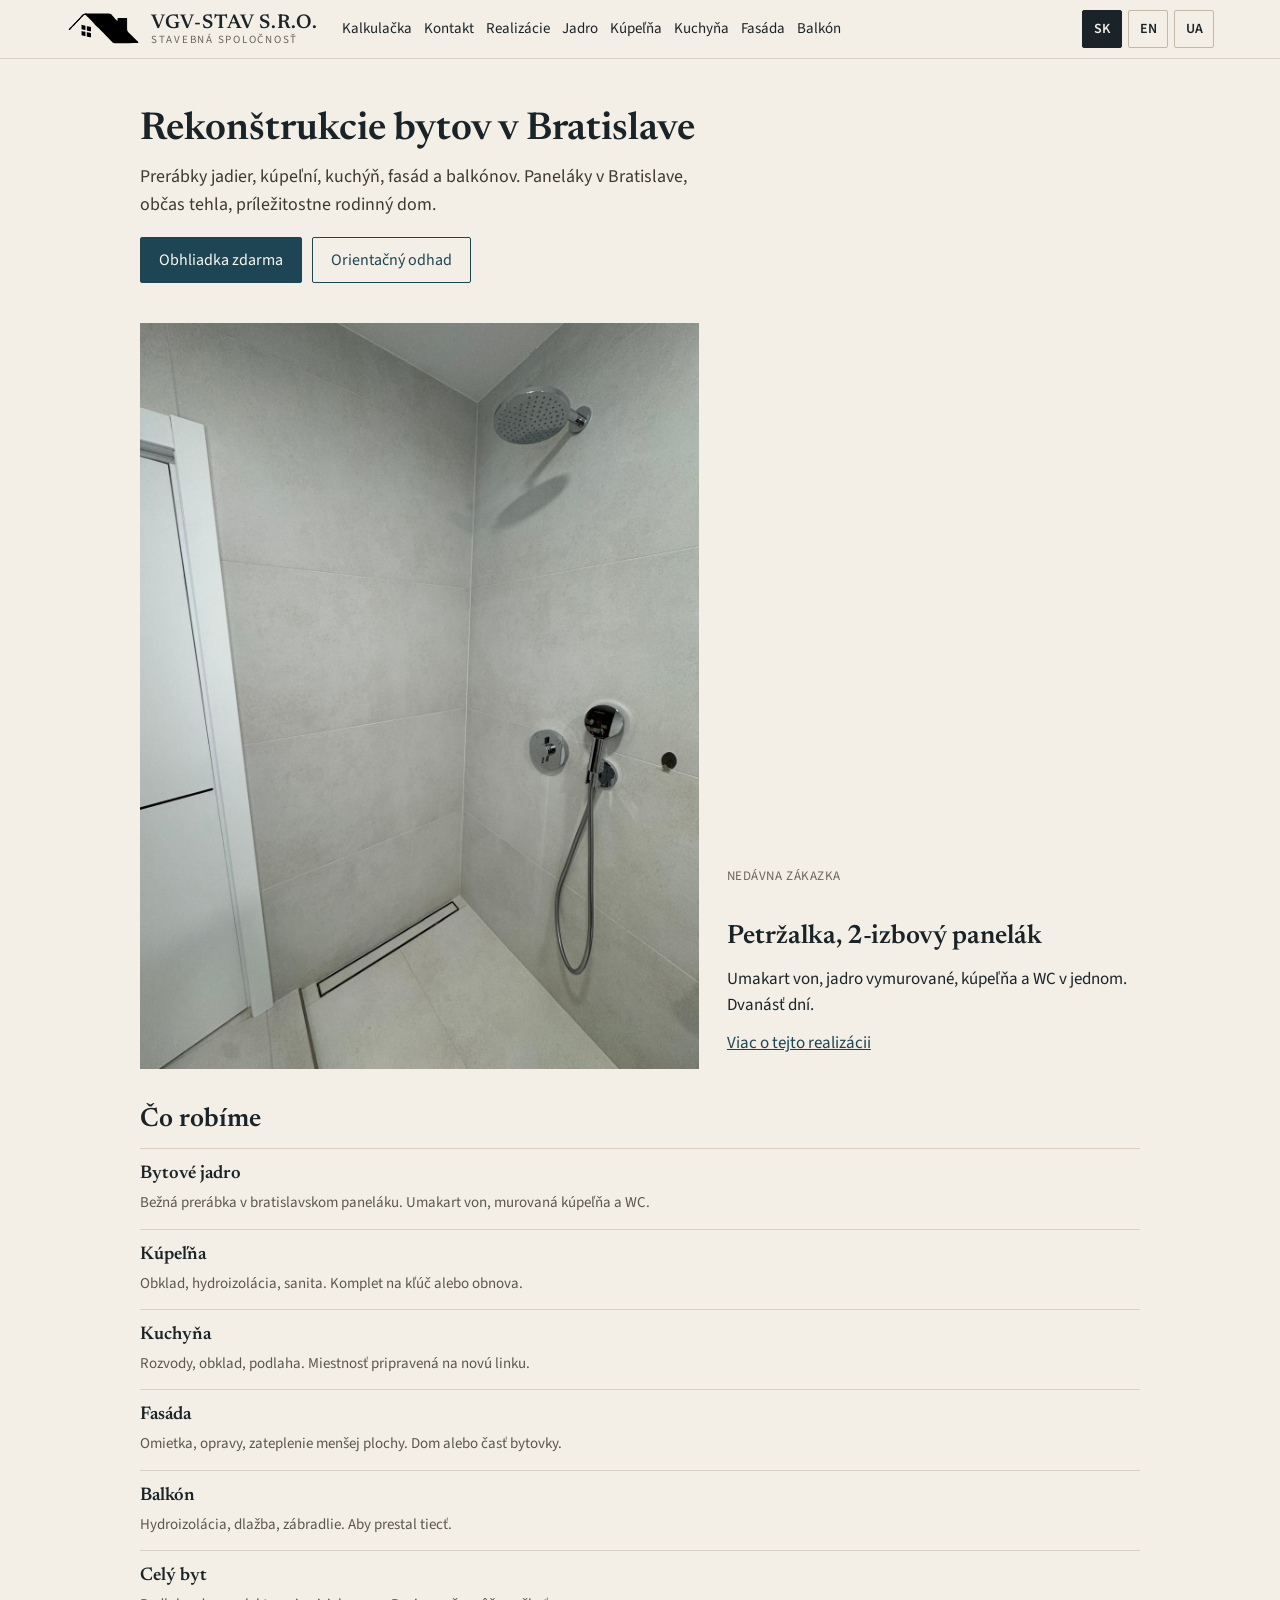
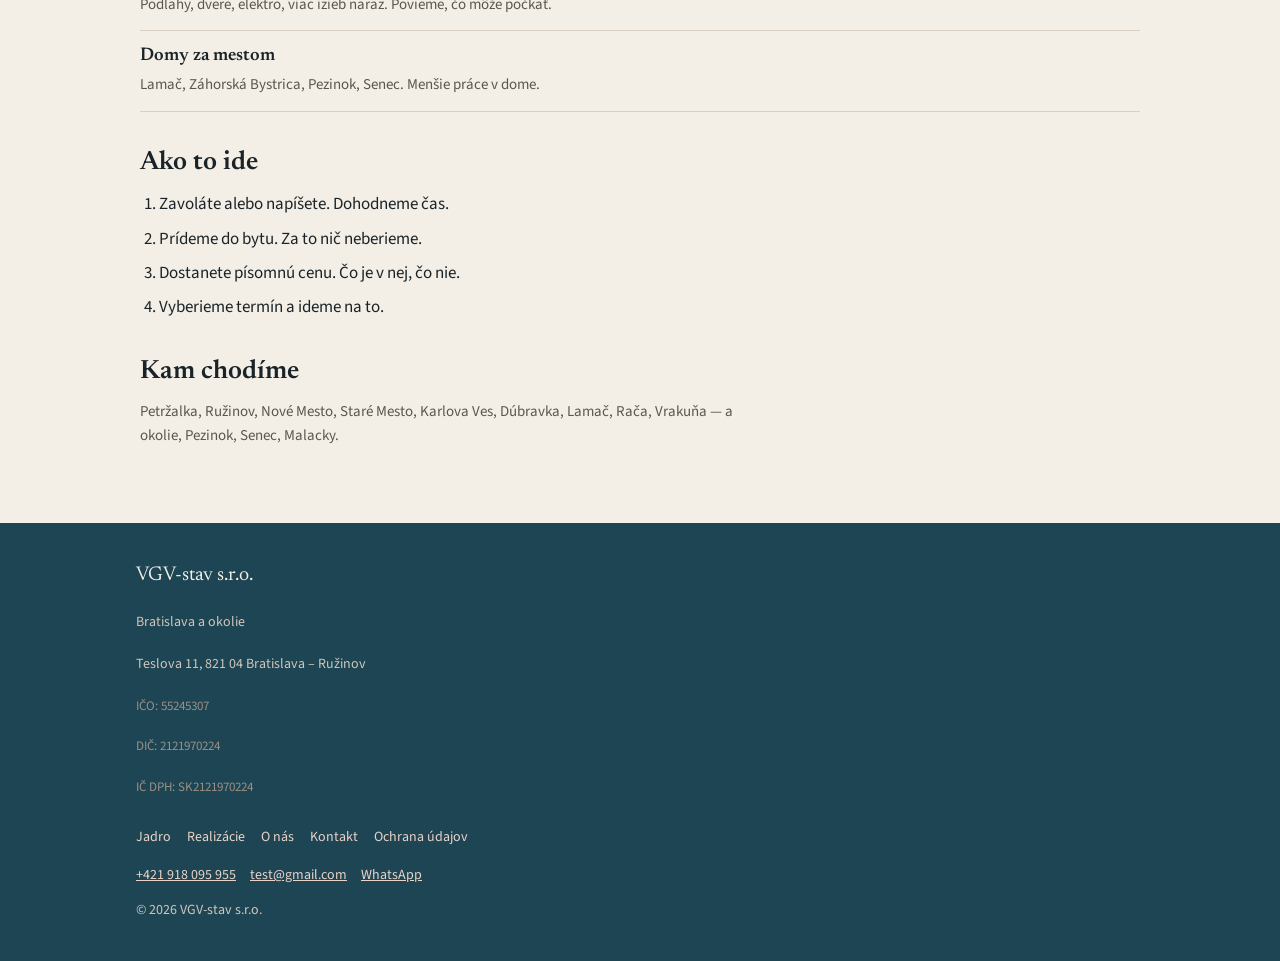
==== commit 1a729586: "Hide phone from the desktop header" ====
--- a/index.html
+++ b/index.html
@@ -38,7 +38,6 @@
         <a href="fasada.html" data-i18n="nav.fasada">Fasáda</a>
         <a href="balkon.html" data-i18n="nav.balkon">Balkón</a>
       </nav>
-      <a class="header-phone" data-site="phone" hidden></a>
       <div class="lang-buttons desk-lang">
         <button type="button" class="lang-btn" data-lang="sk" aria-pressed="true">SK</button>
         <button type="button" class="lang-btn" data-lang="en" aria-pressed="false">EN</button>
--- a/styles.css
+++ b/styles.css
@@ -172,25 +172,8 @@
 }
 
 .desk-nav,
-.header-phone,
 .lang-buttons.desk-lang {
   display: none;
-}
-
-.header-phone {
-  font-size: 15px;
-  font-weight: 600;
-  color: var(--accent);
-  text-decoration: none;
-  white-space: nowrap;
-  border: 1px solid var(--accent);
-  padding: 8px 12px;
-  border-radius: 2px;
-}
-
-.header-phone:hover {
-  background: var(--accent);
-  color: var(--plaster);
 }
 
 /* Overlay + side nav (mobile) */
@@ -1123,10 +1106,6 @@
     color: var(--accent);
   }
 
-  .header-phone:not([hidden]) {
-    display: inline-block;
-  }
-
   .lang-buttons.desk-lang {
     display: flex;
     gap: 6px;
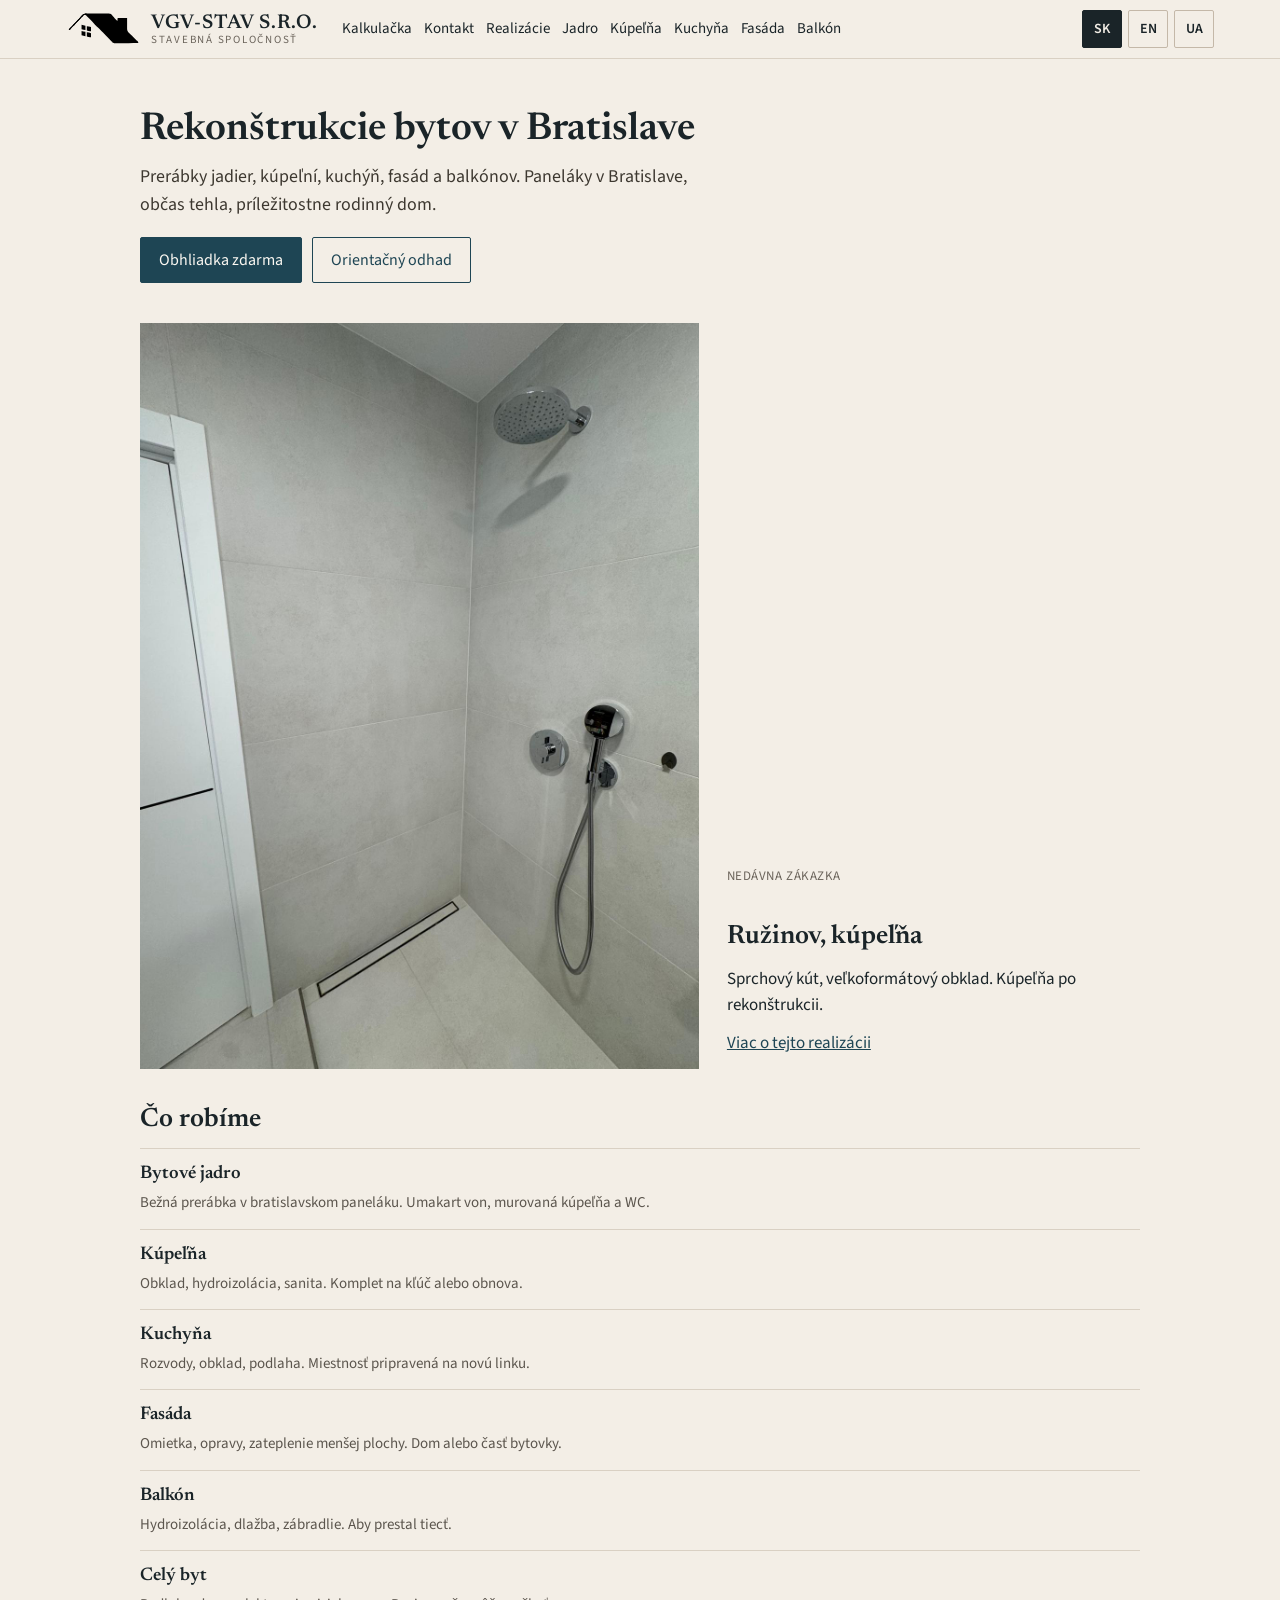
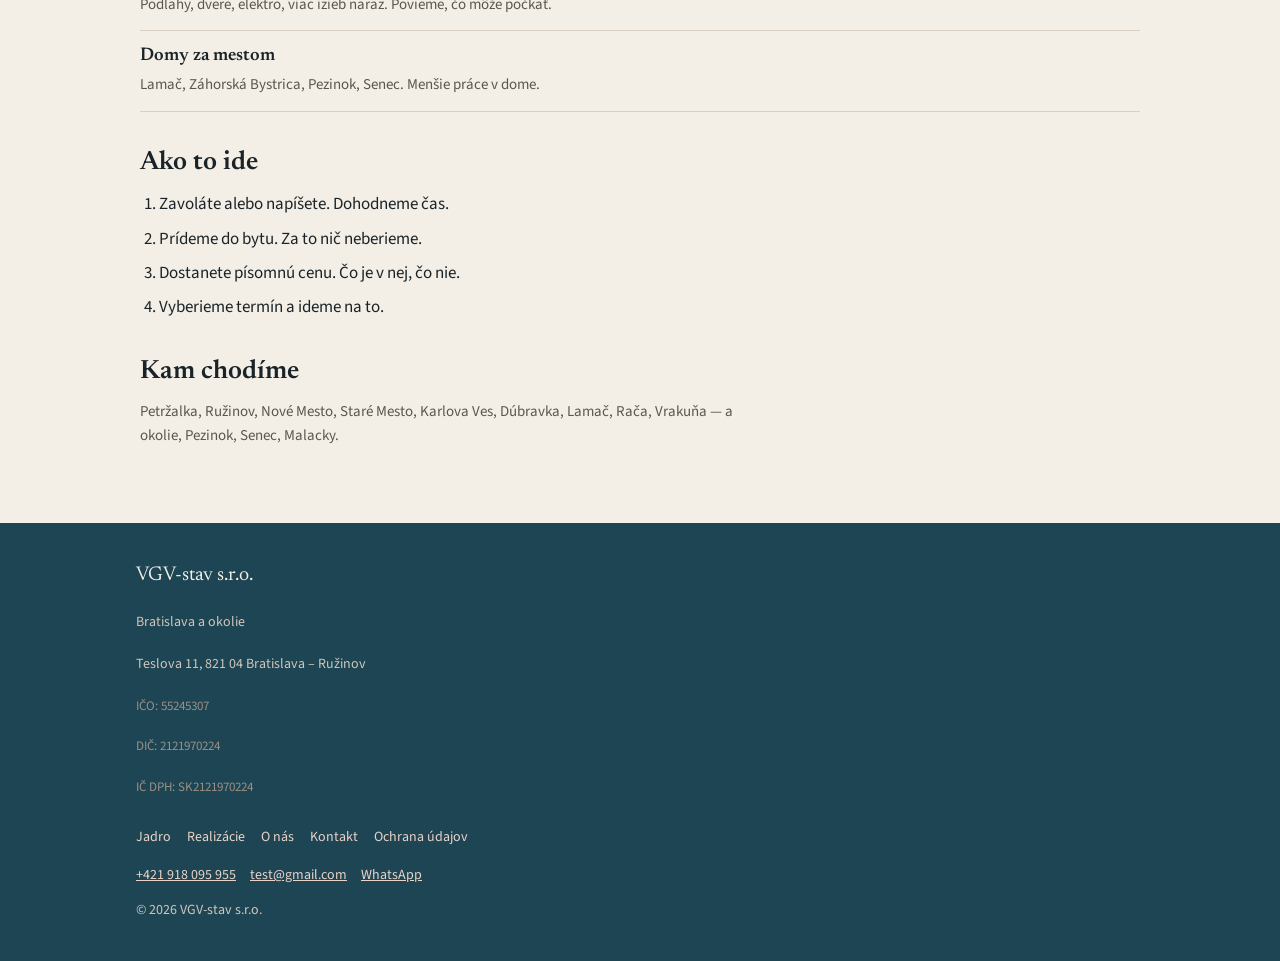
==== commit c513d3a4: "Home featured: Ruzinov bathroom copy" ====
--- a/index.html
+++ b/index.html
@@ -92,9 +92,9 @@
       </div>
       <div class="featured-caption">
         <p class="featured-kicker" data-i18n="home.featured.kicker">Nedávna zákazka</p>
-        <h2 data-i18n="home.featured.title">Petržalka, 2-izbový panelák</h2>
-        <p data-i18n="home.featured.text">Umakart von, jadro vymurované, kúpeľňa a WC v jednom. Dvanásť dní.</p>
-        <p><a href="realizacie.html#petrzalka" data-i18n="home.featured.link">Viac o tejto realizácii</a></p>
+        <h2 data-i18n="home.featured.title">Ružinov, kúpeľňa</h2>
+        <p data-i18n="home.featured.text">Sprchový kút, veľkoformátový obklad. Kúpeľňa po rekonštrukcii.</p>
+        <p><a href="kupelna.html" data-i18n="home.featured.link">Viac o tejto realizácii</a></p>
       </div>
     </article>
 
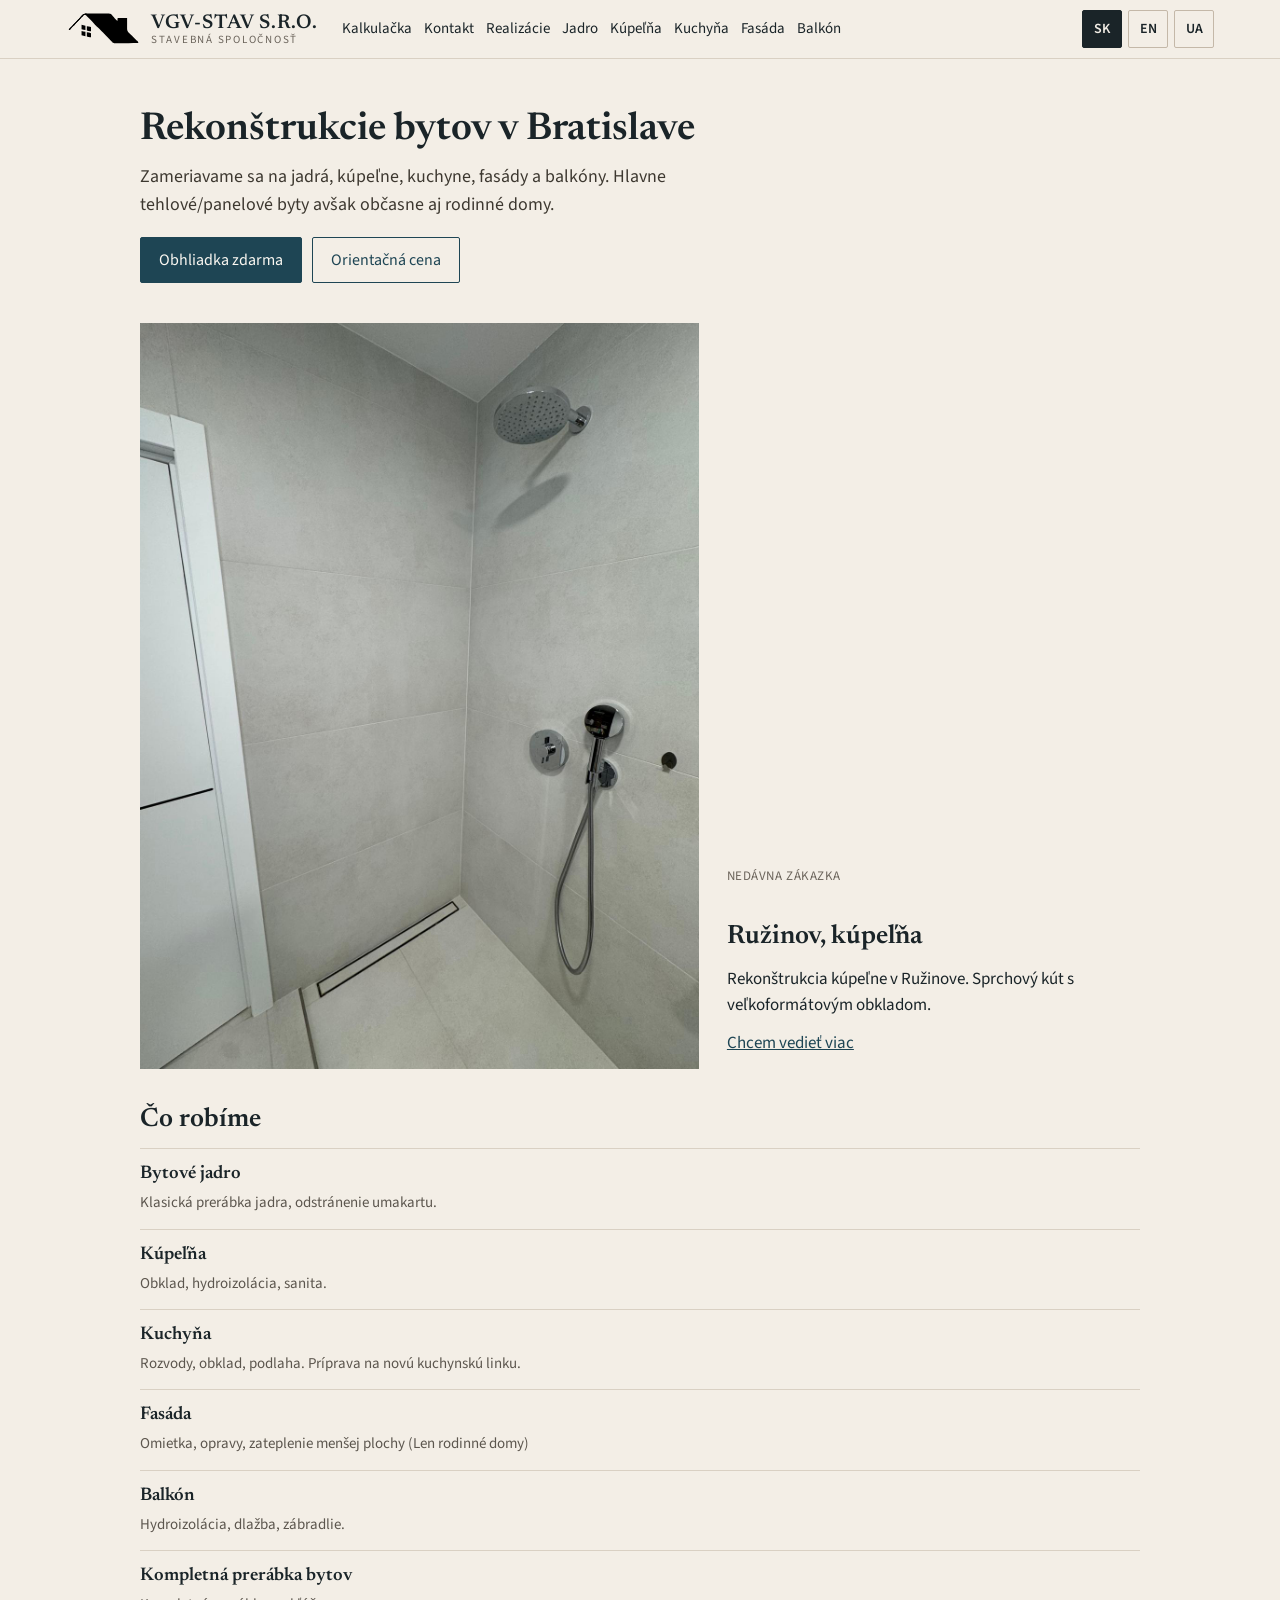
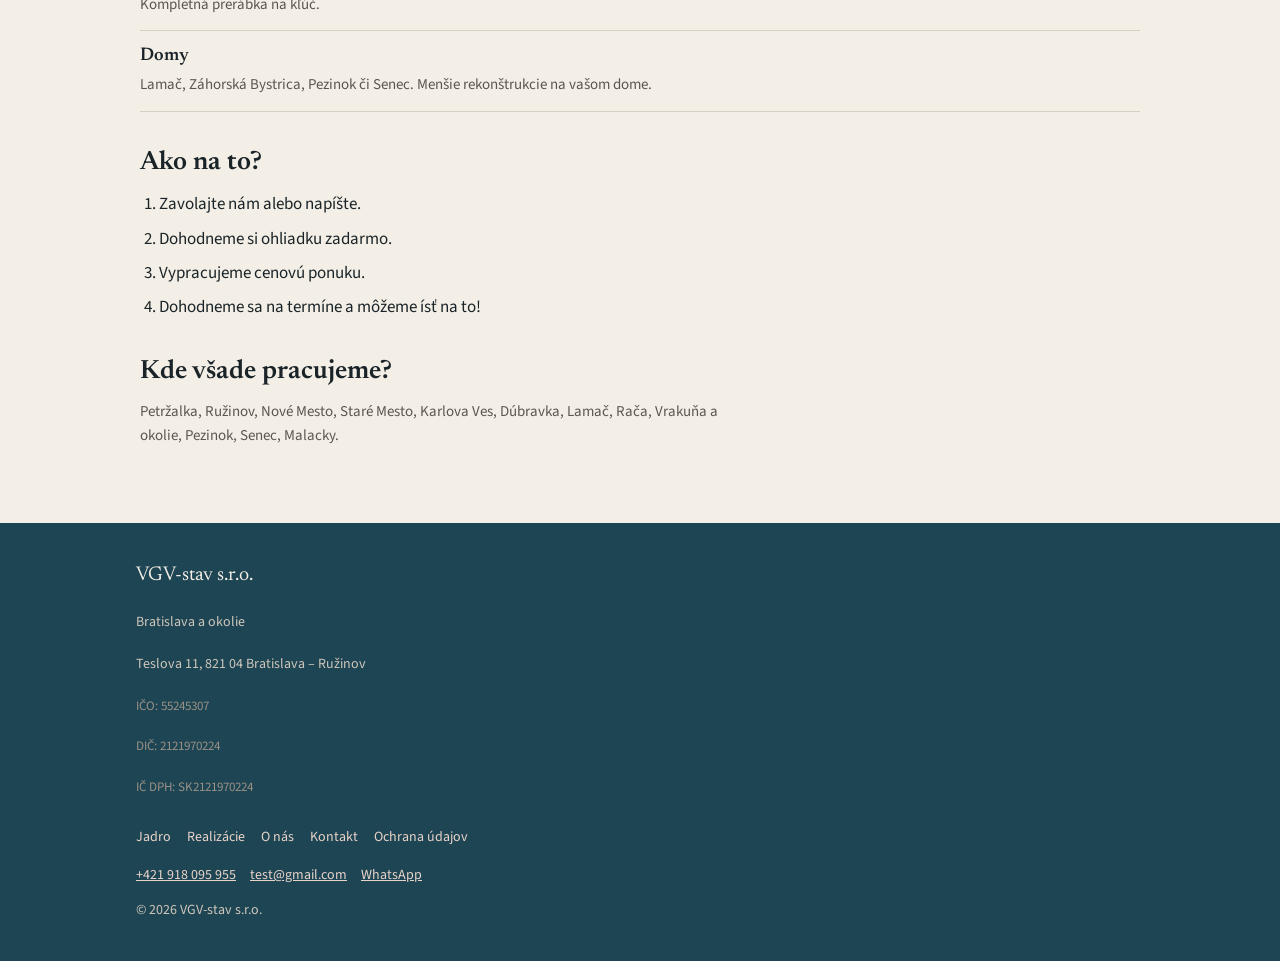
==== commit 595d763c: "Strip em dashes and generated phrasing from older copy. Slovak lines edited on 23 Sep stay as the na" ====
--- a/index.html
+++ b/index.html
@@ -78,11 +78,11 @@
     <div class="hero">
       <h1 data-i18n="home.hero.title">Rekonštrukcie bytov v Bratislave</h1>
       <p class="lede" data-i18n="home.hero.text">
-        Prerábky jadier, kúpeľní, kuchýň, fasád a balkónov. Paneláky v Bratislave, občas tehla, príležitostne rodinný dom.
+        Zameriavame sa na jadrá, kúpeľne, kuchyne, fasády a balkóny. Hlavne tehlové/panelové byty avšak občasne aj rodinné domy.
       </p>
       <div class="hero-actions">
         <a class="btn" href="kontakt.html" data-i18n="cta.visit">Obhliadka zdarma</a>
-        <a class="btn btn-secondary" href="odhad.html" data-i18n="cta.estimate">Orientačný odhad</a>
+        <a class="btn btn-secondary" href="odhad.html" data-i18n="cta.estimate">Orientačná cena</a>
       </div>
     </div>
 
@@ -93,8 +93,8 @@
       <div class="featured-caption">
         <p class="featured-kicker" data-i18n="home.featured.kicker">Nedávna zákazka</p>
         <h2 data-i18n="home.featured.title">Ružinov, kúpeľňa</h2>
-        <p data-i18n="home.featured.text">Sprchový kút, veľkoformátový obklad. Kúpeľňa po rekonštrukcii.</p>
-        <p><a href="kupelna.html" data-i18n="home.featured.link">Viac o tejto realizácii</a></p>
+        <p data-i18n="home.featured.text">Rekonštrukcia kúpeľne v Ružinove. Sprchový kút s veľkoformátovým obkladom. </p>
+        <p><a href="kupelna.html" data-i18n="home.featured.link">Chcem vedieť viac</a></p>
       </div>
     </article>
 
@@ -103,60 +103,60 @@
       <li>
         <a href="jadro.html">
           <h3 data-i18n="home.jadro.title">Bytové jadro</h3>
-          <p data-i18n="home.jadro.text">Bežná prerábka v bratislavskom paneláku. Umakart von, murovaná kúpeľňa a WC.</p>
+          <p data-i18n="home.jadro.text">Klasická prerábka jadra, odstránenie umakartu.</p>
         </a>
       </li>
       <li>
         <a href="kupelna.html">
           <h3 data-i18n="home.bath.title">Kúpeľňa</h3>
-          <p data-i18n="home.bath.text">Obklad, hydroizolácia, sanita. Komplet na kľúč alebo obnova.</p>
+          <p data-i18n="home.bath.text">Obklad, hydroizolácia, sanita.</p>
         </a>
       </li>
       <li>
         <a href="kuchyna.html">
           <h3 data-i18n="home.kitchen.title">Kuchyňa</h3>
-          <p data-i18n="home.kitchen.text">Rozvody, obklad, podlaha. Miestnosť pripravená na linku.</p>
+          <p data-i18n="home.kitchen.text">Rozvody, obklad, podlaha. Príprava na novú kuchynskú linku.</p>
         </a>
       </li>
       <li>
         <a href="fasada.html">
           <h3 data-i18n="home.fasada.title">Fasáda</h3>
-          <p data-i18n="home.fasada.text">Omietka, opravy, zateplenie menšej plochy. Dom alebo časť bytovky.</p>
+          <p data-i18n="home.fasada.text">Omietka, opravy, zateplenie menšej plochy (Len rodinné domy)</p>
         </a>
       </li>
       <li>
         <a href="balkon.html">
           <h3 data-i18n="home.balkon.title">Balkón</h3>
-          <p data-i18n="home.balkon.text">Hydroizolácia, dlažba, zábradlie. Aby prestal tiecť.</p>
+          <p data-i18n="home.balkon.text">Hydroizolácia, dlažba, zábradlie.</p>
         </a>
       </li>
       <li>
         <a href="odhad.html">
-          <h3 data-i18n="home.full.title">Celý byt</h3>
-          <p data-i18n="home.full.text">Podlahy, dvere, elektro, viac izieb naraz. Povieme, čo môže počkať.</p>
+          <h3 data-i18n="home.full.title">Kompletná prerábka bytov</h3>
+          <p data-i18n="home.full.text">Kompletná prerábka na kľúč.</p>
         </a>
       </li>
       <li>
         <a href="kontakt.html">
-          <h3 data-i18n="home.house.title">Domy za mestom</h3>
-          <p data-i18n="home.house.text">Lamač, Záhorská Bystrica, Pezinok, Senec. Menšie práce v dome.</p>
+          <h3 data-i18n="home.house.title">Domy</h3>
+          <p data-i18n="home.house.text">Lamač, Záhorská Bystrica, Pezinok či Senec. Menšie rekonštrukcie na vašom dome.</p>
         </a>
       </li>
     </ul>
 
     <div class="steps">
-      <h2 data-i18n="home.how.title">Ako to ide</h2>
+      <h2 data-i18n="home.how.title">Ako na to?</h2>
       <ol>
-        <li data-i18n="home.how.1">Zavoláte alebo napíšete. Dohodneme čas.</li>
-        <li data-i18n="home.how.2">Prídeme do bytu. Za to nič neberieme.</li>
-        <li data-i18n="home.how.3">Dostanete písomnú cenu. Čo je v nej, čo nie.</li>
-        <li data-i18n="home.how.4">Vyberieme termín a ideme na to.</li>
+        <li data-i18n="home.how.1">Zavolajte nám alebo napíšte.</li>
+        <li data-i18n="home.how.2">Dohodneme si ohliadku zadarmo.</li>
+        <li data-i18n="home.how.3">Vypracujeme cenovú ponuku.</li>
+        <li data-i18n="home.how.4">Dohodneme sa na termíne a môžeme ísť na to!</li>
       </ol>
     </div>
 
-    <h2 data-i18n="home.areas.title">Kam chodíme</h2>
+    <h2 data-i18n="home.areas.title">Kde všade pracujeme?</h2>
     <p class="areas" data-i18n="home.areas">
-      Petržalka, Ružinov, Nové Mesto, Staré Mesto, Karlova Ves, Dúbravka, Lamač, Rača, Vrakuňa — a okolie, Pezinok, Senec, Malacky.
+      Petržalka, Ružinov, Nové Mesto, Staré Mesto, Karlova Ves, Dúbravka, Lamač, Rača, Vrakuňa a okolie, Pezinok, Senec, Malacky.
     </p>
   </main>
 
@@ -188,9 +188,9 @@
   </footer>
 
   <div class="sticky-cta">
-    <a class="btn" data-site="phone" data-needs-phone data-i18n="cta.call" hidden>Zavolať</a>
+    <a class="btn" data-site="phone" data-needs-phone data-i18n="cta.call" hidden>Zavolaje nám</a>
     <a class="btn" href="kontakt.html" data-fallback-write data-i18n="cta.write">Napísať</a>
-    <a class="btn btn-secondary" href="odhad.html" data-i18n="cta.estimate">Orientačný odhad</a>
+    <a class="btn btn-secondary" href="odhad.html" data-i18n="cta.estimate">Orientačná cena</a>
   </div>
 
   <script src="site-config.js"></script>
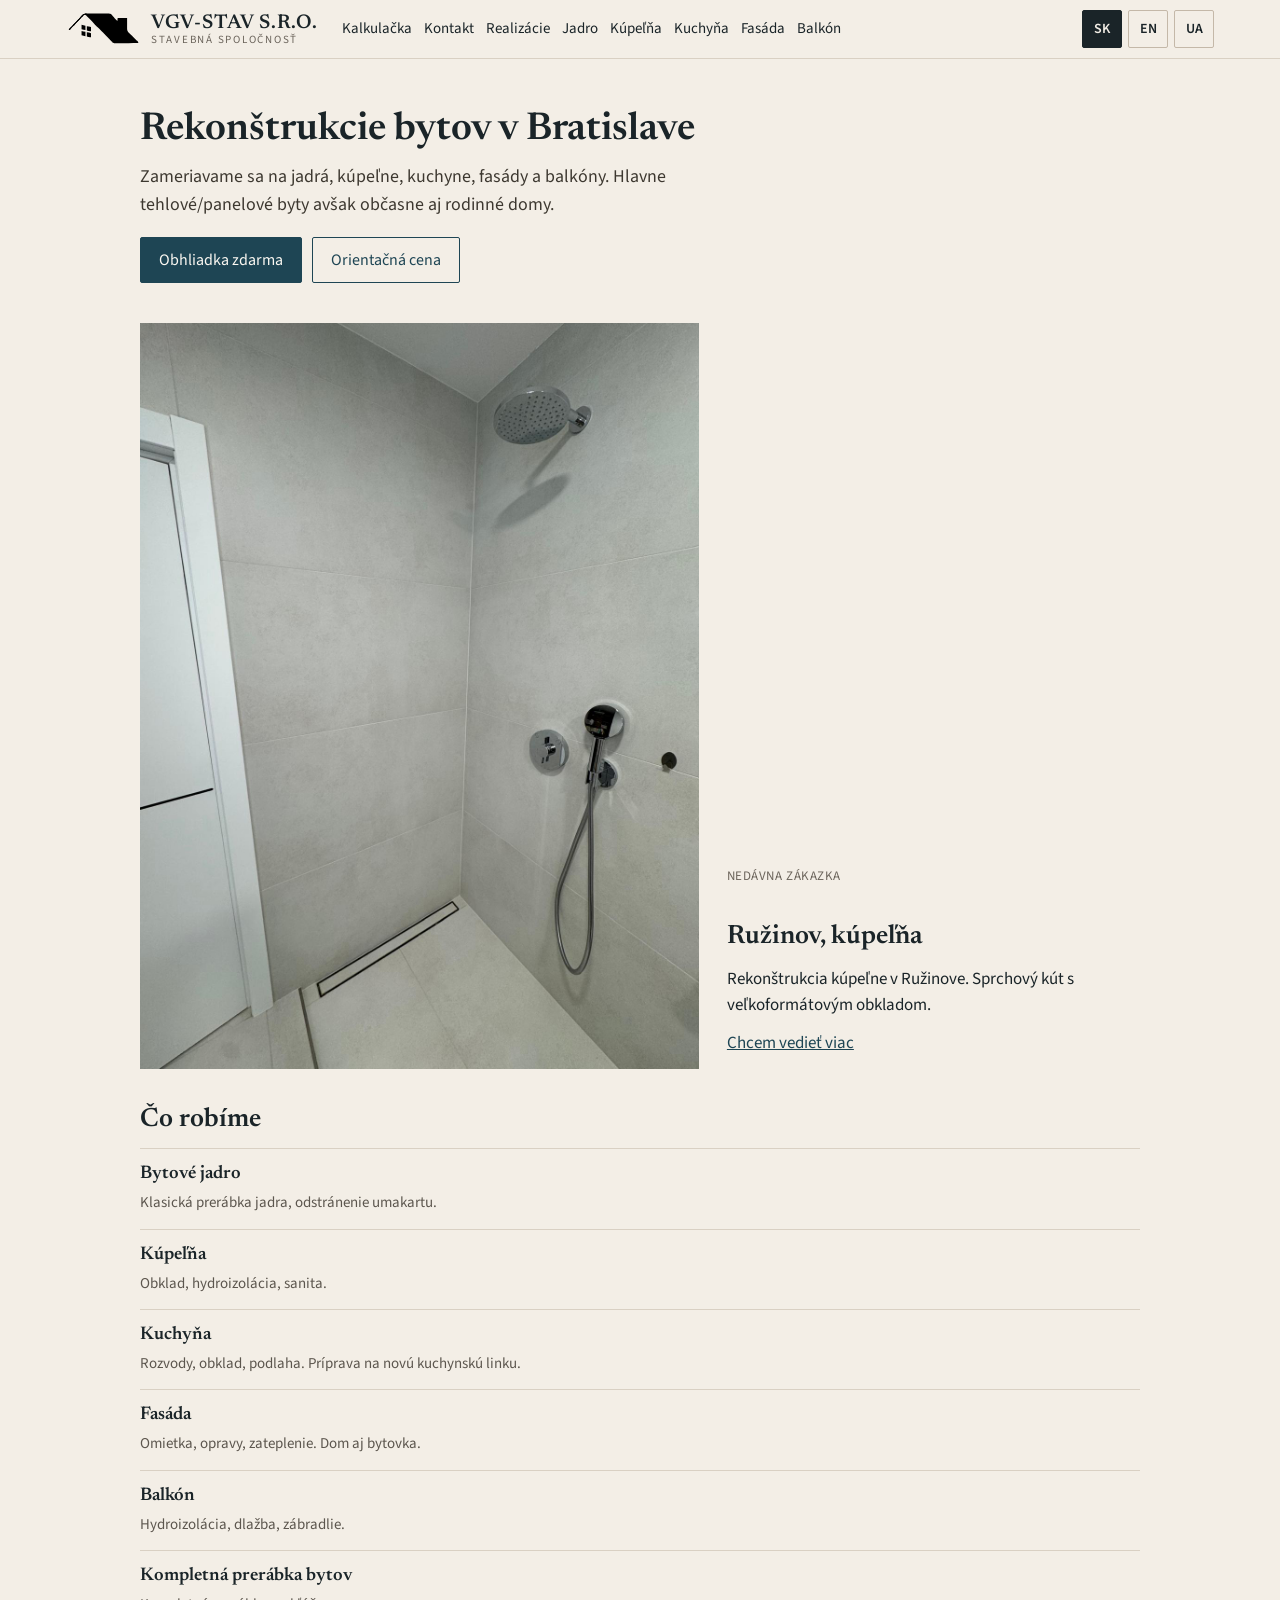
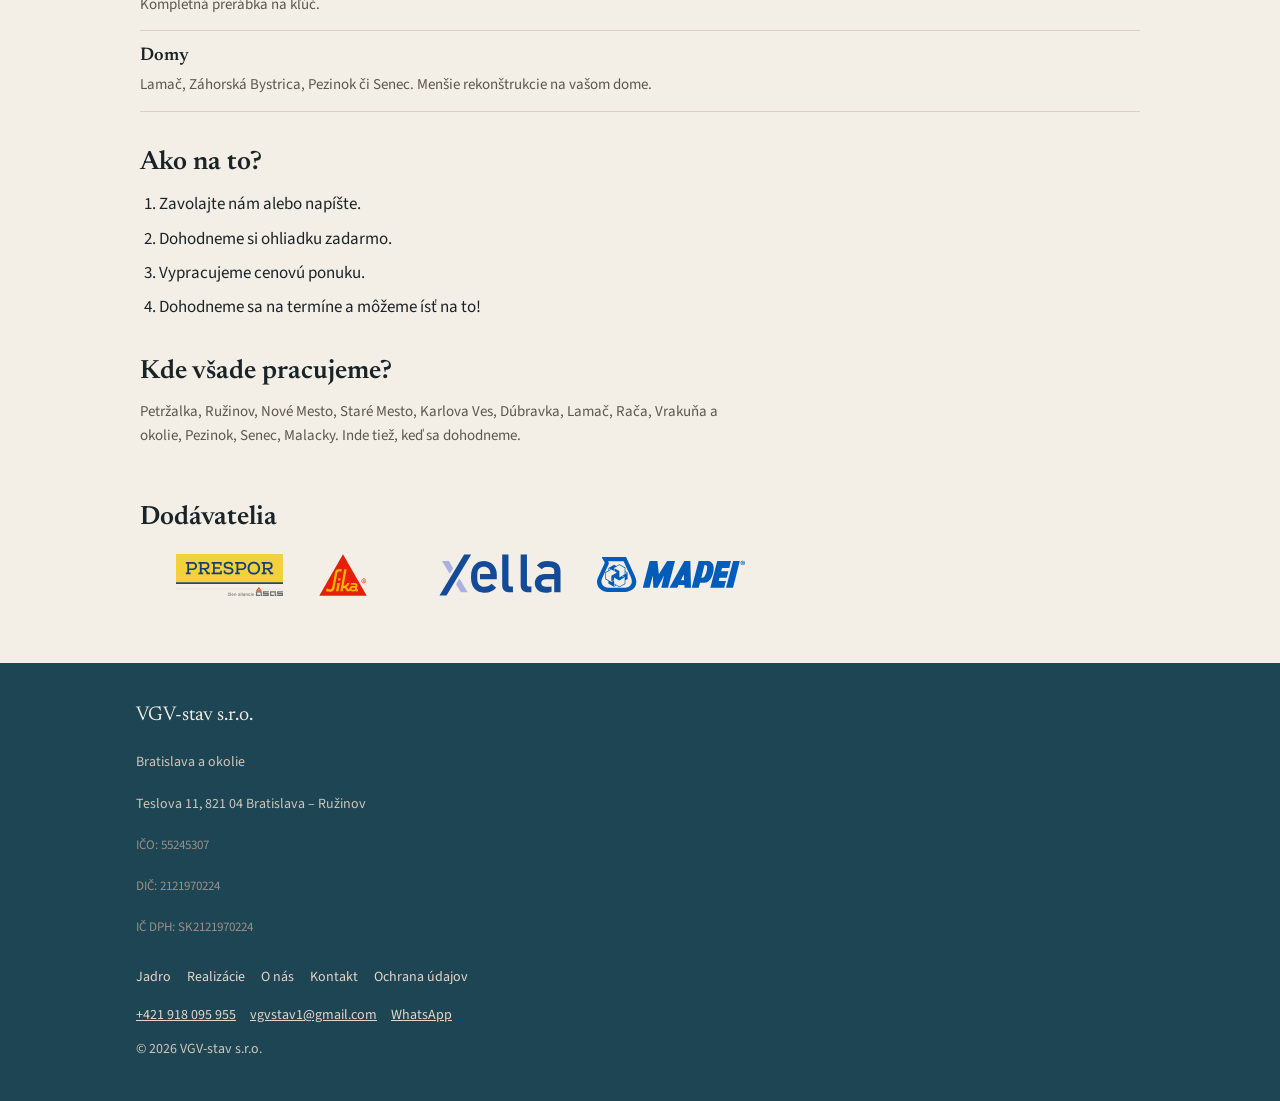
==== commit 2c96ce9d: "Apply Vitaly's 28 Sep notes on prices, form, and suppliers. The contact form sends through FormSubmi" ====
--- a/index.html
+++ b/index.html
@@ -93,7 +93,7 @@
       <div class="featured-caption">
         <p class="featured-kicker" data-i18n="home.featured.kicker">Nedávna zákazka</p>
         <h2 data-i18n="home.featured.title">Ružinov, kúpeľňa</h2>
-        <p data-i18n="home.featured.text">Rekonštrukcia kúpeľne v Ružinove. Sprchový kút s veľkoformátovým obkladom. </p>
+        <p data-i18n="home.featured.text">Rekonštrukcia kúpeľne v Ružinove. Sprchový kút s veľkoformátovým obkladom.  </p>
         <p><a href="kupelna.html" data-i18n="home.featured.link">Chcem vedieť viac</a></p>
       </div>
     </article>
@@ -121,7 +121,7 @@
       <li>
         <a href="fasada.html">
           <h3 data-i18n="home.fasada.title">Fasáda</h3>
-          <p data-i18n="home.fasada.text">Omietka, opravy, zateplenie menšej plochy (Len rodinné domy)</p>
+          <p data-i18n="home.fasada.text">Omietka, opravy, zateplenie. Dom aj bytovka.</p>
         </a>
       </li>
       <li>
@@ -156,8 +156,20 @@
 
     <h2 data-i18n="home.areas.title">Kde všade pracujeme?</h2>
     <p class="areas" data-i18n="home.areas">
-      Petržalka, Ružinov, Nové Mesto, Staré Mesto, Karlova Ves, Dúbravka, Lamač, Rača, Vrakuňa a okolie, Pezinok, Senec, Malacky.
+      Petržalka, Ružinov, Nové Mesto, Staré Mesto, Karlova Ves, Dúbravka, Lamač, Rača, Vrakuňa a okolie, Pezinok, Senec, Malacky. Inde tiež, keď sa dohodneme.
     </p>
+
+    <section class="suppliers">
+      <h2 data-i18n="home.suppliers.title">Dodávatelia</h2>
+      <ul class="supplier-row">
+        <li><a href="https://baumit.sk/" rel="noopener"><img src="images/dodavatelia/baumit.svg" alt="Baumit" width="140" height="48"></a></li>
+        <li><a href="https://www.prespor.sk/" rel="noopener"><img src="images/dodavatelia/prespor.svg" alt="Prespor" width="140" height="48"></a></li>
+        <li><a href="https://svk.sika.com/" rel="noopener"><img src="images/dodavatelia/sika.svg" alt="Sika" width="140" height="48"></a></li>
+        <li><a href="https://www.hilti.sk/" rel="noopener"><img src="images/dodavatelia/hilti.svg" alt="Hilti" width="140" height="48"></a></li>
+        <li><a href="https://www.xella.sk/sk_SK/" rel="noopener"><img src="images/dodavatelia/xella.svg" alt="Xella" width="140" height="48"></a></li>
+        <li><a href="https://www.mapei.com/" rel="noopener"><img src="images/dodavatelia/mapei.svg" alt="Mapei" width="140" height="48"></a></li>
+      </ul>
+    </section>
   </main>
 
   <footer>
--- a/styles.css
+++ b/styles.css
@@ -903,6 +903,34 @@
   border: 0;
 }
 
+.suppliers {
+  margin-top: 56px;
+}
+
+.supplier-row {
+  display: flex;
+  flex-wrap: wrap;
+  align-items: center;
+  gap: 22px 36px;
+  list-style: none;
+  margin: 16px 0 0;
+  padding: 0;
+}
+
+.supplier-row a {
+  display: flex;
+  align-items: center;
+  height: 48px;
+}
+
+.supplier-row img {
+  display: block;
+  width: auto;
+  height: auto;
+  max-height: 42px;
+  max-width: 148px;
+}
+
 /* Footer */
 footer {
   background: var(--panel);
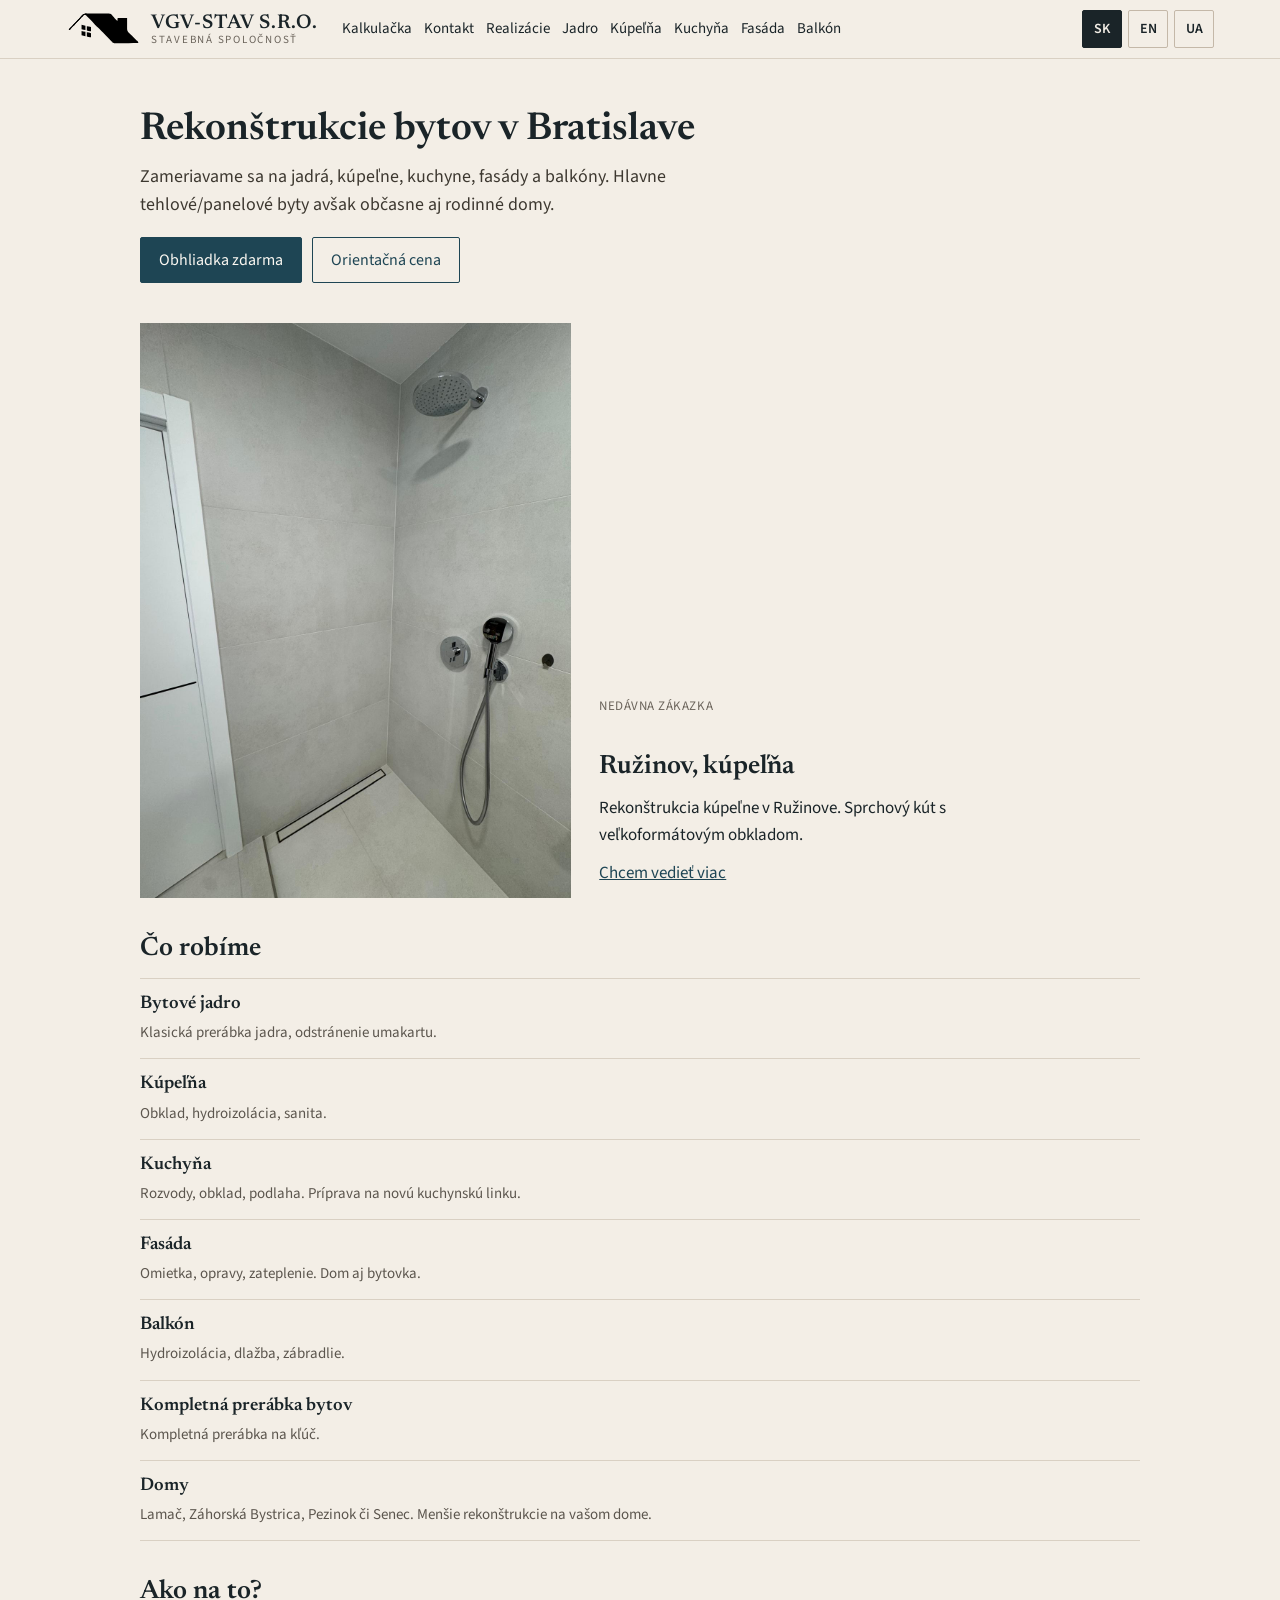
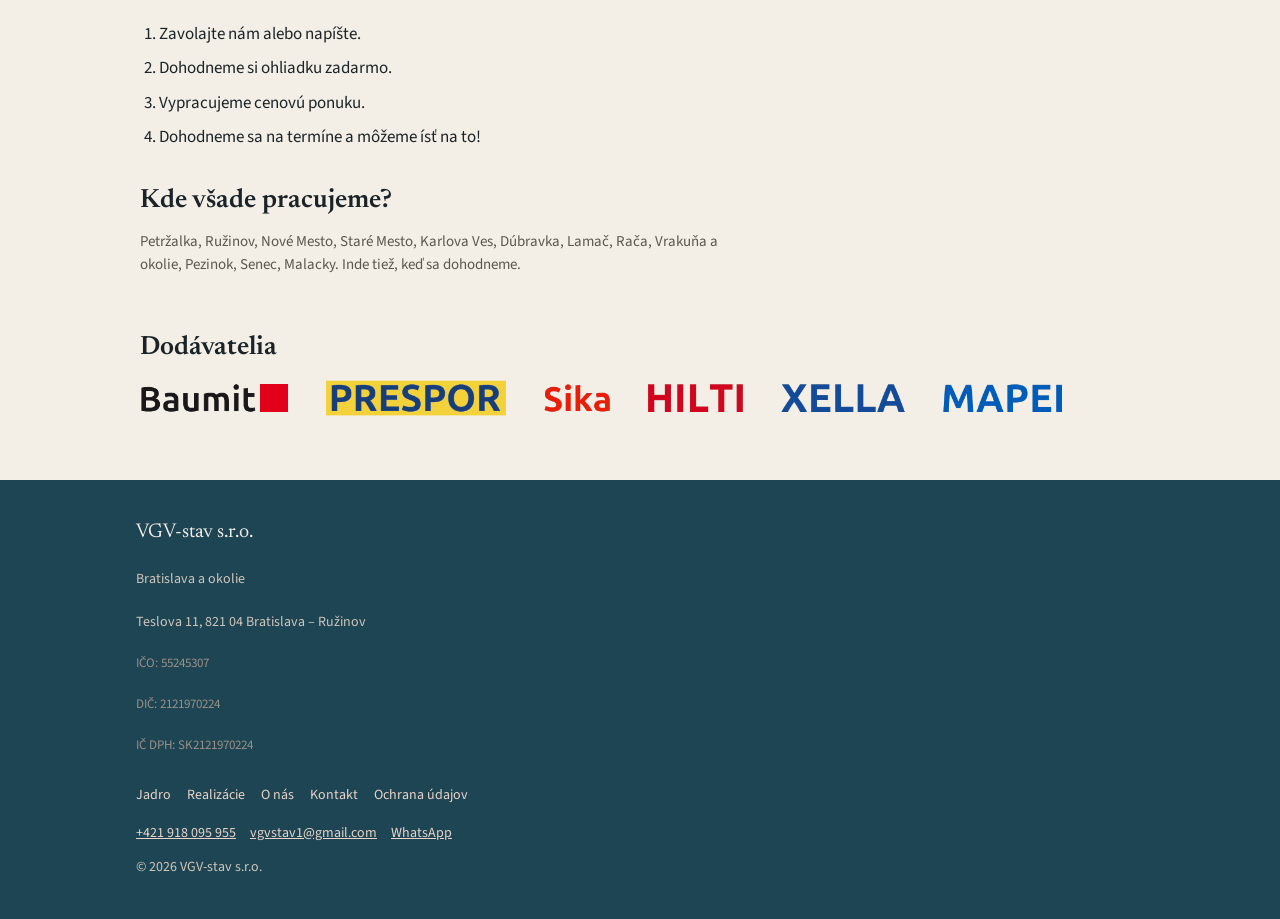
==== commit 417e369f: "Add real job photos and even out the supplier row. Realizácie now shows the Ružinov kitchen, the Mal" ====
--- a/index.html
+++ b/index.html
@@ -162,12 +162,12 @@
     <section class="suppliers">
       <h2 data-i18n="home.suppliers.title">Dodávatelia</h2>
       <ul class="supplier-row">
-        <li><a href="https://baumit.sk/" rel="noopener"><img src="images/dodavatelia/baumit.svg" alt="Baumit" width="140" height="48"></a></li>
-        <li><a href="https://www.prespor.sk/" rel="noopener"><img src="images/dodavatelia/prespor.svg" alt="Prespor" width="140" height="48"></a></li>
-        <li><a href="https://svk.sika.com/" rel="noopener"><img src="images/dodavatelia/sika.svg" alt="Sika" width="140" height="48"></a></li>
-        <li><a href="https://www.hilti.sk/" rel="noopener"><img src="images/dodavatelia/hilti.svg" alt="Hilti" width="140" height="48"></a></li>
-        <li><a href="https://www.xella.sk/sk_SK/" rel="noopener"><img src="images/dodavatelia/xella.svg" alt="Xella" width="140" height="48"></a></li>
-        <li><a href="https://www.mapei.com/" rel="noopener"><img src="images/dodavatelia/mapei.svg" alt="Mapei" width="140" height="48"></a></li>
+        <li><a href="https://baumit.sk/" rel="noopener"><img src="images/dodavatelia/baumit.png" alt="Baumit" width="149" height="36"></a></li>
+        <li><a href="https://www.prespor.sk/" rel="noopener"><img src="images/dodavatelia/prespor.png" alt="Prespor" width="182" height="36"></a></li>
+        <li><a href="https://svk.sika.com/" rel="noopener"><img src="images/dodavatelia/sika.png" alt="Sika" width="68" height="36"></a></li>
+        <li><a href="https://www.hilti.sk/" rel="noopener"><img src="images/dodavatelia/hilti.png" alt="Hilti" width="98" height="36"></a></li>
+        <li><a href="https://www.xella.sk/sk_SK/" rel="noopener"><img src="images/dodavatelia/xella.png" alt="Xella" width="125" height="36"></a></li>
+        <li><a href="https://www.mapei.com/" rel="noopener"><img src="images/dodavatelia/mapei.png" alt="Mapei" width="122" height="36"></a></li>
       </ul>
     </section>
   </main>
--- a/styles.css
+++ b/styles.css
@@ -456,6 +456,7 @@
 
 .featured-photo {
   background: var(--panel);
+  width: 75%;
 }
 
 .featured-photo img {
@@ -542,6 +543,10 @@
   object-position: left center;
 }
 
+.project-photos .photo-portrait img {
+  object-position: center;
+}
+
 .project {
   margin-bottom: 36px;
 }
@@ -552,10 +557,15 @@
   margin-bottom: 12px;
 }
 
-.before-after {
+.before-after,
+.project-photos {
   display: grid;
   grid-template-columns: 1fr;
   gap: 12px;
+}
+
+.project-photos.compact {
+  width: 70%;
 }
 
 .ba-item label {
@@ -920,15 +930,14 @@
 .supplier-row a {
   display: flex;
   align-items: center;
-  height: 48px;
+  height: 36px;
 }
 
 .supplier-row img {
   display: block;
+  height: 36px;
   width: auto;
-  height: auto;
-  max-height: 42px;
-  max-width: 148px;
+  max-width: none;
 }
 
 /* Footer */
@@ -1070,10 +1079,23 @@
     grid-template-columns: 1fr 1fr;
   }
 
+  .project-photos {
+    grid-template-columns: 1fr 1fr 1fr;
+  }
+
+  .project-photos.two {
+    grid-template-columns: 1fr 1fr;
+  }
+
   .featured {
-    grid-template-columns: 1.15fr 0.85fr;
+    grid-template-columns: 43.125% 42.5%;
+    justify-content: start;
     align-items: end;
     gap: 28px;
+  }
+
+  .featured-photo {
+    width: auto;
   }
 
   .split {
